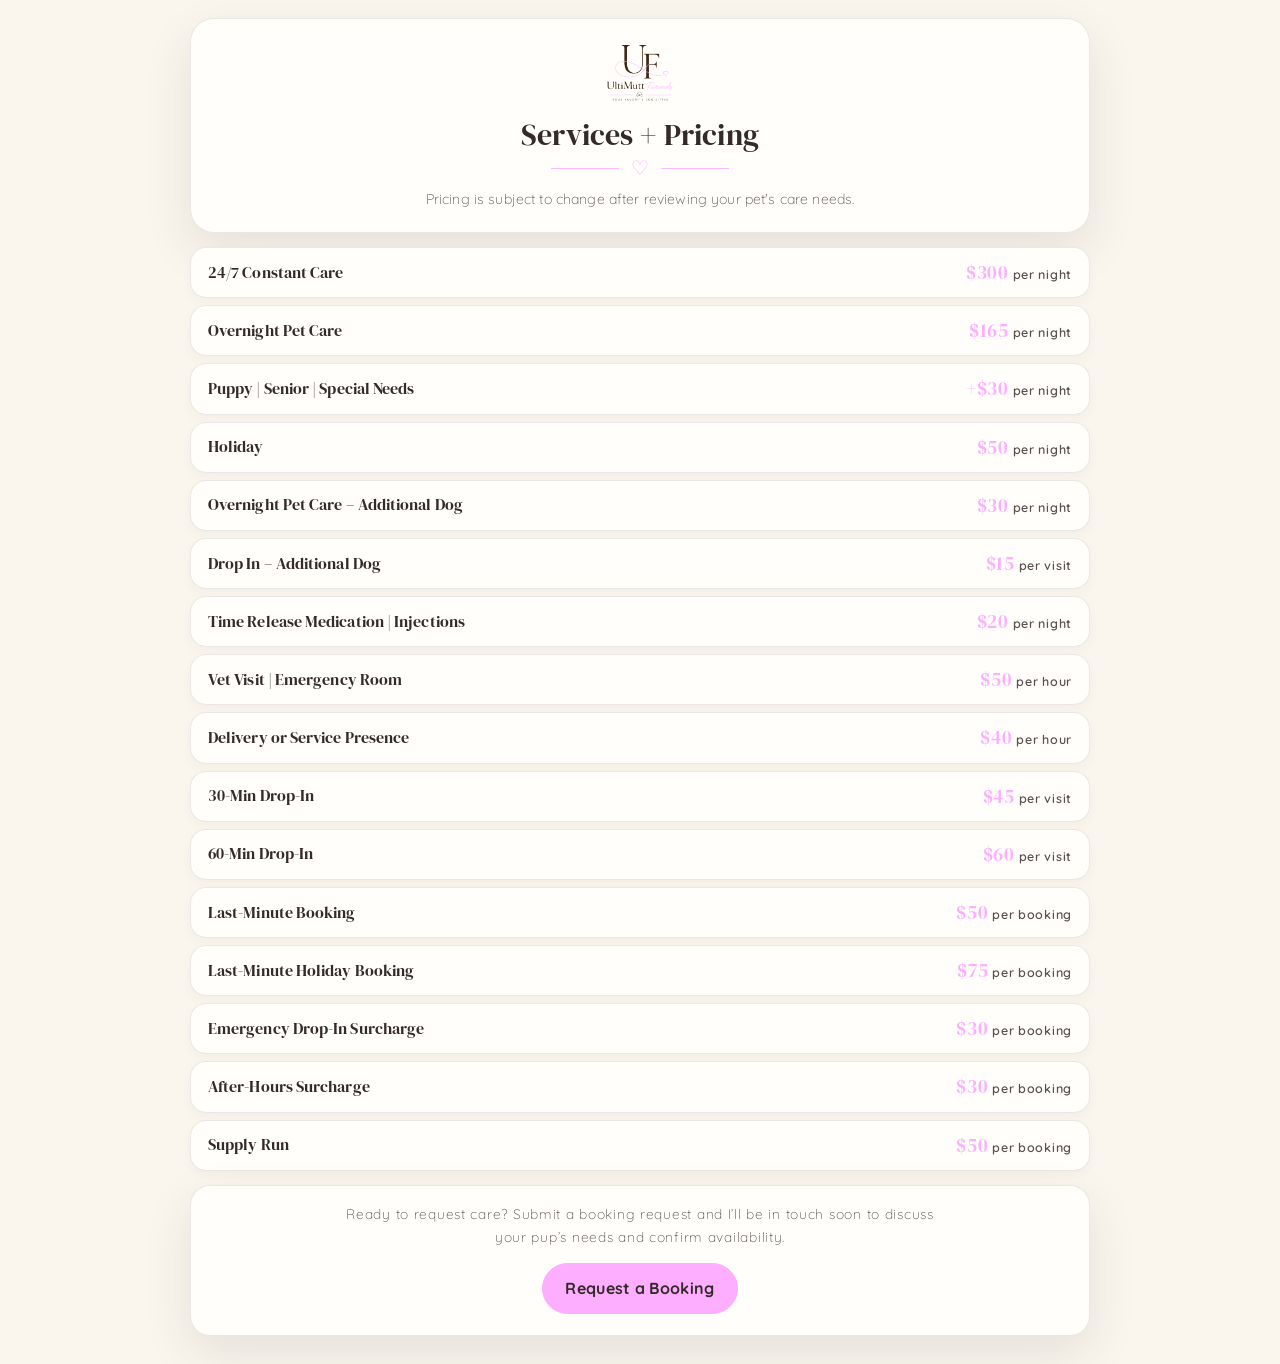
==== service-pricing.html @ 059cb9a9 "Add files via upload" ====
<!DOCTYPE html>
<html lang="en">
<head>
<meta charset="UTF-8" />
<meta name="viewport" content="width=device-width, initial-scale=1.0" />
<title>UltiMutt Furends | Pet Care</title>
<meta name="robots" content="noindex, nofollow" />
<link rel="shortcut icon" href="./favicon.ico?v=43" />
<link rel="icon" href="./favicon.ico?v=43" sizes="any" />
<link rel="icon" type="image/png" href="./favicon.png?v=43" />
<link rel="apple-touch-icon" href="./favicon.png?v=43" />
<link rel="preconnect" href="https://fonts.googleapis.com">
<link rel="preconnect" href="https://fonts.gstatic.com" crossorigin>
<link href="https://fonts.googleapis.com/css2?family=DM+Serif+Display:ital@0;1&family=Quicksand:wght@300;400;500;600;700&display=swap" rel="stylesheet">
<link rel="stylesheet" href="./style.css?v=43" />
<style>
body{background:var(--cream);color:var(--brown);}
.pricing-page{min-height:100vh;padding:18px 0 28px;position:relative;overflow-x:hidden;}
.pricing-wrap{width:min(900px,92vw);margin:0 auto;position:relative;z-index:1;}

.pricing-hero{
  width:100%;
  box-sizing:border-box;
  background:var(--white);
  border:1px solid var(--line);
  border-radius:24px;
  padding:18px 22px 20px;
  box-shadow:var(--shadow);
  margin:0 auto 14px;
  display:flex;
  flex-direction:column;
  align-items:center;
  justify-content:center;
  text-align:center;
}

.pricing-hero img{
  width:112px;
  margin:0 auto 8px;
  display:block;
}

.pricing-hero h1{
  font-family:'DM Serif Display',serif;
  font-size:clamp(1.75rem,2.35vw,2.35rem) !important;
  line-height:1.02;
  margin:0 auto !important;
  padding:0 !important;
  color:var(--brown);
  text-align:center !important;
  width:auto !important;
  max-width:none !important;
  display:inline-block !important;
  white-space:nowrap;
  transform:none !important;
}

.pricing-divider{display:flex;align-items:center;justify-content:center;gap:12px;margin:8px auto 10px;width:100%;}
.pricing-divider span{width:68px;height:1.5px;background:var(--pink);opacity:.85;display:block;}
.pricing-divider b{font-weight:400;color:var(--pink);font-size:1.25rem;line-height:1;}

.pricing-hero p{max-width:600px;margin:0 auto;color:#5a5050;font-size:.88rem;letter-spacing:.01em;text-align:center;}

.pricing-list{background:transparent;border:0;border-radius:0;padding:0;box-shadow:none;}
.price-row{
  display:grid;
  grid-template-columns:1fr auto;
  gap:14px;
  align-items:center;
  padding:9px 17px;
  margin:7px 0;
  background:#fffefb;
  border:1px solid rgba(53,42,42,.10);
  border-radius:16px;
  transition:transform .25s ease,box-shadow .25s ease,border-color .25s ease,background .25s ease;
  box-shadow:0 5px 12px rgba(53,42,42,.035);
}
.price-row:hover{transform:translateY(-3px);border-color:rgba(253,174,255,.9);background:#fff7ff;box-shadow:0 13px 26px rgba(253,174,255,.18);}
.price-row h3{font-family:'DM Serif Display',serif;font-size:clamp(.86rem,1.28vw,1.03rem);line-height:1.08;margin:0;color:var(--brown);}
.price-row p{margin:0;text-align:right;color:#5a5050;white-space:nowrap;font-weight:600;font-size:.78rem;}
.price-row p span{font-family:'DM Serif Display',serif;color:var(--pink);font-size:clamp(.98rem,1.45vw,1.22rem);font-weight:400;}

.pricing-footer{margin-top:14px;background:var(--white);border:1px solid var(--line);border-radius:20px;padding:16px;text-align:center;box-shadow:var(--shadow);}
.pricing-footer p{max-width:620px;margin:0 auto 10px;color:#5a5050;font-size:.86rem;}
.pricing-footer .btn{display:inline-flex;margin:5px;}
.secondary-print{background:transparent;color:var(--brown);border:1px solid var(--brown);}

/* larger floating / moving paw prints */
.pricing-paws{position:fixed;inset:0;pointer-events:none;z-index:0;overflow:hidden;}
.pricing-paw{position:absolute;color:rgba(253,174,255,.34);font-size:2.9rem;animation:walkPaw 8s linear infinite;opacity:0;}
.pricing-paw:nth-child(1){left:3%;top:9%;animation-delay:0s;}
.pricing-paw:nth-child(2){left:7%;top:25%;animation-delay:1.1s;}
.pricing-paw:nth-child(3){right:7%;top:13%;animation-delay:2.2s;}
.pricing-paw:nth-child(4){right:4%;top:36%;animation-delay:3.2s;}
.pricing-paw:nth-child(5){left:5%;bottom:20%;animation-delay:4.2s;}
.pricing-paw:nth-child(6){right:8%;bottom:18%;animation-delay:5.3s;}
@keyframes walkPaw{0%{transform:translateY(24px) rotate(-18deg) scale(.75);opacity:0;}18%{opacity:.55;}50%{transform:translateY(-20px) rotate(10deg) scale(1);opacity:.35;}85%{opacity:.18;}100%{transform:translateY(-78px) rotate(22deg) scale(.8);opacity:0;}}

@media(max-width:680px){
  .pricing-wrap{width:min(94vw,900px);}
  .pricing-hero h1{white-space:normal;font-size:clamp(1.65rem,6.5vw,2.15rem) !important;}
  .price-row{grid-template-columns:1fr;text-align:center;padding:11px 14px;}
  .price-row p{text-align:center;}
  .pricing-paw{font-size:2rem;}
}
@media print{.pricing-paws,.pricing-footer .btn{display:none;}.pricing-page{padding:0;}.pricing-hero,.price-row,.pricing-footer{box-shadow:none;}}
</style>
<style>
/* v44 hero badge tweak */
.hero-badge,
.hero-image .hero-badge,
.hero-card .hero-badge,
.image-badge,
.best-furend-badge{
  width:280px !important;
  max-width:280px !important;
  right:8px !important;
  bottom:8px !important;
  padding:10px 20px !important;
}
.hero-badge *,
.hero-image .hero-badge *,
.hero-card .hero-badge *,
.image-badge *,
.best-furend-badge *{
  font-size:0.88em !important;
}
</style></head>
<body>
<main class="pricing-page">
<div class="pricing-paws"><span class="pricing-paw">🐾</span><span class="pricing-paw">🐾</span><span class="pricing-paw">🐾</span><span class="pricing-paw">🐾</span><span class="pricing-paw">🐾</span><span class="pricing-paw">🐾</span></div>
<div class="pricing-wrap">
<section class="pricing-hero">
<img src="./logo.png" alt="UltiMutt Furends logo">
<h1>Services + Pricing</h1>
<div class="pricing-divider"><span></span><b>♡</b><span></span></div>
<p>Pricing is subject to change after reviewing your pet's care needs.</p>
</section>
<section class="pricing-list" aria-label="Service pricing list">
<article class="price-row"><h3>24/7 Constant Care</h3><p><span>$300</span> per night</p></article>
<article class="price-row"><h3>Overnight Pet Care</h3><p><span>$165</span> per night</p></article>
<article class="price-row"><h3>Puppy | Senior | Special Needs</h3><p><span>+$30</span> per night</p></article>
<article class="price-row"><h3>Holiday</h3><p><span>$50</span> per night</p></article>
<article class="price-row"><h3>Overnight Pet Care – Additional Dog</h3><p><span>$30</span> per night</p></article>
<article class="price-row"><h3>Drop In – Additional Dog</h3><p><span>$15</span> per visit</p></article>
<article class="price-row"><h3>Time Release Medication | Injections</h3><p><span>$20</span> per night</p></article>
<article class="price-row"><h3>Vet Visit | Emergency Room</h3><p><span>$50</span> per hour</p></article>
<article class="price-row"><h3>Delivery or Service Presence</h3><p><span>$40</span> per hour</p></article>
<article class="price-row"><h3>30-Min Drop-In</h3><p><span>$45</span> per visit</p></article>
<article class="price-row"><h3>60-Min Drop-In</h3><p><span>$60</span> per visit</p></article>
<article class="price-row"><h3>Last-Minute Booking</h3><p><span>$50</span> per booking</p></article>
<article class="price-row"><h3>Last-Minute Holiday Booking</h3><p><span>$75</span> per booking</p></article>
<article class="price-row"><h3>Emergency Drop-In Surcharge</h3><p><span>$30</span> per booking</p></article>
<article class="price-row"><h3>After-Hours Surcharge</h3><p><span>$30</span> per booking</p></article>
<article class="price-row"><h3>Supply Run</h3><p><span>$50</span> per booking</p></article>
</section>
<section class="pricing-footer">
<p>Ready to request care? Submit a booking request and I’ll be in touch soon to discuss your pup’s needs and confirm availability.</p>
<a class="btn primary" href="./index.html#booking">Request a Booking</a>

</section>
</div>
</main>
</body>
</html>

<!-- V38: PDF button removed -->
---- style.css ----
:root{
  --cream:#FAF6EE;
  --cream2:#FCFBF4;
  --pink:#FDAEFF;
  --pink2:#EF79ED;
  --brown:#352A2A;
  --muted:#8b7c7c;
  --white:#fffefb;
  --line:rgba(53,42,42,.10);
  --shadow:0 18px 48px rgba(53,42,42,.10);
}
*{box-sizing:border-box}
html{scroll-behavior:smooth}
body{
  margin:0;background:var(--cream);color:var(--brown);
  font-family:'Quicksand',system-ui,sans-serif;
  font-weight:300;letter-spacing:.045em;line-height:1.68;overflow-x:hidden;
}
img{max-width:100%;display:block}
.site-header{
  position:sticky;top:0;z-index:1000;min-height:104px;
  display:flex;align-items:center;justify-content:space-between;
  padding:10px clamp(22px,5vw,78px);
  background:rgba(250,246,238,.94);backdrop-filter:blur(14px);
  border-bottom:1px solid var(--line);
}
.brand img{width:130px;background:transparent!important}
.nav{display:flex;align-items:center;gap:24px}
.nav a{
  color:var(--brown);text-decoration:none;
  font-size:.82rem;font-weight:600;text-transform:uppercase;letter-spacing:.08em;
}
.nav-cta{
  background:var(--pink);border-radius:999px;
  padding:11px 18px;text-transform:none!important;font-weight:700!important;letter-spacing:.02em!important;
}
.nav-toggle{display:none;background:transparent;border:0;font-size:1.7rem;color:var(--brown)}
.paw-field{
  position:absolute;inset:0;z-index:0;pointer-events:none;overflow:hidden;
}
.paw-field span{
  position:absolute;font-size:.92rem;opacity:0;
  animation:walkingFade 8.5s ease-in-out infinite;
  filter:saturate(.8);
}
.paw-field span:nth-child(1){left:3%;top:12%;animation-delay:.1s;transform:rotate(-16deg)}
.paw-field span:nth-child(2){left:5%;top:18%;animation-delay:.9s;transform:rotate(14deg)}
.paw-field span:nth-child(3){left:2%;top:31%;animation-delay:1.7s;transform:rotate(-9deg)}
.paw-field span:nth-child(4){left:6%;top:39%;animation-delay:2.5s;transform:rotate(18deg)}
.paw-field span:nth-child(5){left:3%;top:58%;animation-delay:3.3s;transform:rotate(-14deg)}
.paw-field span:nth-child(6){left:7%;top:72%;animation-delay:4.1s;transform:rotate(10deg)}
.paw-field span:nth-child(7){left:4%;top:88%;animation-delay:4.9s;transform:rotate(-18deg)}
.paw-field span:nth-child(8){right:4%;top:10%;animation-delay:.5s;transform:rotate(15deg)}
.paw-field span:nth-child(9){right:2%;top:23%;animation-delay:1.3s;transform:rotate(-12deg)}
.paw-field span:nth-child(10){right:6%;top:36%;animation-delay:2.1s;transform:rotate(17deg)}
.paw-field span:nth-child(11){right:3%;top:49%;animation-delay:2.9s;transform:rotate(-10deg)}
.paw-field span:nth-child(12){right:7%;top:61%;animation-delay:3.7s;transform:rotate(12deg)}
.paw-field span:nth-child(13){right:2%;top:76%;animation-delay:4.5s;transform:rotate(-15deg)}
.paw-field span:nth-child(14){right:5%;top:91%;animation-delay:5.3s;transform:rotate(18deg)}
.paw-field span:nth-child(15){left:12%;top:48%;animation-delay:6.1s;transform:rotate(9deg)}
.paw-field span:nth-child(16){right:13%;top:68%;animation-delay:6.9s;transform:rotate(-9deg)}
.paw-field span:nth-child(17){left:14%;top:82%;animation-delay:7.7s;transform:rotate(14deg)}
.paw-field span:nth-child(18){right:15%;top:18%;animation-delay:8.5s;transform:rotate(-14deg)}
@keyframes walkingFade{
  0%{opacity:0;translate:0 18px;scale:.85}
  16%{opacity:.18}
  38%{opacity:.18}
  64%{opacity:0;translate:0 -22px;scale:1}
  100%{opacity:0;translate:0 -22px;scale:1}
}
main,header,footer{position:relative;z-index:1}
.hero{
  display:grid;grid-template-columns:1fr .72fr;gap:52px;align-items:center;
  padding:clamp(46px,7vw,82px) clamp(24px,7vw,112px) clamp(44px,7vw,78px);
}
.eyebrow{
  margin:0 0 12px;color:var(--pink2);font-weight:700;font-size:.76rem;
  text-transform:uppercase;letter-spacing:.24em;
}
h1,h2,h3{
  font-family:'DM Serif Display',serif;
  font-weight:400;letter-spacing:.005em;line-height:.96;color:var(--brown);margin:0 0 18px;
}
h1{font-size:clamp(3.9rem,7.5vw,6.8rem);max-width:700px}
h2{font-size:clamp(2.35rem,4.6vw,4.05rem)}
h3{font-size:clamp(1.45rem,2.4vw,2rem)}
.hero-subtitle{max-width:580px;font-size:1.06rem;color:#5f5353}
.mini-divider{display:flex;align-items:center;gap:14px;margin:10px 0 18px;width:min(350px,80%)}
.mini-divider span{height:2px;background:var(--pink);flex:1}.mini-divider b{font-size:1.6rem;color:var(--pink2);font-weight:300}
.hero-buttons{display:flex;gap:13px;flex-wrap:wrap;margin-top:24px}
.btn{
  display:inline-flex;align-items:center;justify-content:center;min-height:44px;
  padding:11px 22px;border-radius:999px;border:1.4px solid var(--brown);
  color:var(--brown);text-decoration:none;font-weight:700;letter-spacing:.02em;cursor:pointer;opacity:1;
}
.btn.primary{background:var(--pink);border-color:var(--pink)}
.btn.secondary{background:transparent}
.hero-visual{
  background:rgba(255,254,251,.60);border:1px solid var(--line);
  border-radius:32px;padding:24px;box-shadow:var(--shadow)
}
.hero-visual img{background:transparent!important}
.soft-marquee{
  overflow:hidden;background:linear-gradient(90deg,#fff7fb,#fde8ff,#fff7fb);
  padding:12px 0;border-top:1px solid var(--line);border-bottom:1px solid var(--line)
}
.soft-marquee-track{display:flex;gap:40px;white-space:nowrap;animation:marquee 36s linear infinite;font-weight:500;color:#5a4c4c;font-size:.88rem}
.soft-marquee-track span:after{content:"♡";color:var(--pink2);margin-left:36px}
@keyframes marquee{to{transform:translateX(-50%)}}
.section{padding:clamp(50px,7vw,82px) clamp(24px,7vw,112px)}
.section-heading{text-align:center;max-width:760px;margin:0 auto 34px}
.section-heading p,.copy-block p,.area-inner p,.booking-intro p,.service-card p,.memorial-card p{color:#5a5050}
.services{background:var(--cream2)}
.service-grid{display:grid;grid-template-columns:repeat(4,1fr);gap:18px}
.service-card{
  appearance:none;text-align:left;background:var(--white);border:1px solid var(--line);
  border-radius:24px;padding:24px;box-shadow:0 12px 32px rgba(53,42,42,.06);
  cursor:pointer;color:var(--brown);transition:transform .25s ease,box-shadow .25s ease,border-color .25s ease;
  font-family:'Quicksand',system-ui,sans-serif;font-weight:300;letter-spacing:.045em;
}
.service-card:hover,.service-card.active{
  transform:translateY(-7px);box-shadow:0 20px 46px rgba(253,174,255,.22);border-color:rgba(253,174,255,.8)
}
.service-icon{
  width:56px;height:56px;min-width:56px;min-height:56px;border-radius:50%;background:rgba(253,174,255,.55);
  display:grid;place-items:center;font-size:1.8rem;line-height:1;margin-bottom:14px;font-family:serif
}
.service-card h3{font-size:1.82rem}.service-card small{font-weight:700;color:var(--pink2)}
.service-card p{font-family:'Quicksand',system-ui,sans-serif!important;font-weight:300!important;letter-spacing:.045em}
.service-detail{
  max-width:850px;margin:22px auto 0;background:var(--white);
  border:1px solid var(--line);border-radius:24px;padding:24px 28px;box-shadow:0 10px 26px rgba(53,42,42,.05);
  transition:opacity .22s ease;
}
.two-col{display:grid;grid-template-columns:.82fr 1.18fr;gap:48px;align-items:center}
.image-card{border-radius:30px;background:var(--white);padding:12px;box-shadow:var(--shadow)}
.image-card img{width:100%;aspect-ratio:4/4.35;object-fit:cover;object-position:center;border-radius:22px}
.copy-block{background:rgba(255,254,251,.68);border:1px solid var(--line);border-radius:30px;padding:clamp(26px,4vw,42px)}
.polaroid-grid{display:grid;grid-template-columns:repeat(5,1fr);gap:20px;align-items:start}
.polaroid{
  margin:0;background:var(--white);padding:11px 11px 18px;border-radius:13px;
  box-shadow:0 12px 32px rgba(53,42,42,.10);border:1px solid rgba(53,42,42,.08);
  transition:transform .25s ease,box-shadow .25s ease;position:relative;will-change:transform;
}
.polaroid:nth-child(5n+1){transform:rotate(-3deg)}
.polaroid:nth-child(5n+2){transform:rotate(2.4deg) translateY(8px)}
.polaroid:nth-child(5n+3){transform:rotate(-1.6deg) translateY(-5px)}
.polaroid:nth-child(5n+4){transform:rotate(3.2deg) translateY(6px)}
.polaroid:nth-child(5n){transform:rotate(-2.2deg) translateY(-2px)}
.polaroid:hover{
  transform:translateY(-12px) rotate(0deg) scale(1.045)!important;
  box-shadow:0 24px 58px rgba(53,42,42,.18);z-index:4
}
.polaroid:hover img{transform:scale(1.05)}
.polaroid:before{
  content:"";position:absolute;top:-11px;left:50%;width:54px;height:22px;transform:translateX(-50%) rotate(-2deg);
  background:rgba(253,174,255,.38);border-radius:2px;z-index:2;
}
.polaroid img{width:100%;aspect-ratio:1/1;object-fit:cover;object-position:center;border-radius:8px;transition:transform .32s ease}
.polaroid figcaption{
  text-align:center;font-family:'Sacramento',cursive;font-size:1.9rem;letter-spacing:0;color:var(--brown);line-height:1.1;margin-top:8px
}
.testimonials{background:var(--cream2)}
.testimonial-shell{max-width:880px;margin:auto;position:relative}
.testimonial-card{
  opacity:0;visibility:hidden;position:absolute;inset:0;
  background:var(--white);border:1px solid var(--line);border-radius:28px;
  padding:34px 54px;text-align:center;box-shadow:var(--shadow);
  transition:opacity .75s ease,visibility .75s ease;min-height:230px;
}
.testimonial-card.active{opacity:1;visibility:visible;position:relative}
.testimonial-card p{font-size:1.08rem}.testimonial-card strong{display:block;margin-top:16px;font-weight:700;color:var(--brown)}
.slide-btn{
  position:absolute;top:50%;transform:translateY(-50%);width:39px;height:39px;border-radius:50%;
  border:1px solid var(--line);background:var(--pink);font-size:1.65rem;cursor:pointer;color:var(--brown);z-index:3
}
.prev{left:-19px}.next{right:-19px}
.service-area-compact{padding:30px clamp(24px,7vw,112px);background:linear-gradient(90deg,#fffaf1,#fff7fb)}
.area-inner{
  max-width:1050px;margin:auto;display:flex;align-items:center;justify-content:space-between;gap:24px;
  background:rgba(255,254,251,.75);border:1px solid var(--line);border-radius:24px;padding:24px 28px
}
.area-inner h2{font-size:2.6rem}.area-inner p{max-width:700px;margin:0}
.faq-list{max-width:900px;margin:auto}
details{background:var(--white);border:1px solid var(--line);border-radius:18px;margin-bottom:12px;padding:17px 21px}
summary{cursor:pointer;font-weight:700;letter-spacing:.03em}
.memorials{background:var(--cream2)}
.memorial-grid{max-width:1040px;margin:auto;display:grid;gap:22px}
.memorial-card{
  display:grid;grid-template-columns:250px 1fr;gap:26px;align-items:center;
  background:var(--white);border:1px solid var(--line);border-radius:28px;padding:18px;box-shadow:0 12px 32px rgba(53,42,42,.06)
}
.memorial-card img{width:100%;aspect-ratio:1/1;object-fit:cover;border-radius:20px}
.booking-strip{padding:56px clamp(24px,7vw,112px) 72px}
.booking-card{
  max-width:960px;margin:auto;display:grid;grid-template-columns:.7fr 1.3fr;gap:30px;
  background:rgba(255,254,251,.82);border:1px solid var(--line);border-radius:28px;padding:30px;box-shadow:var(--shadow)
}
.booking-card h2{font-size:clamp(2.35rem,4vw,3.6rem)}
.form-row{display:grid;grid-template-columns:1fr 1fr;gap:12px}
.booking-form label{display:block;font-size:.82rem;font-weight:600;margin-bottom:9px;letter-spacing:.03em}
input,select,textarea{
  width:100%;margin-top:5px;border:1px solid rgba(53,42,42,.16);border-radius:12px;
  padding:10px 12px;background:var(--cream2);font:inherit;font-size:.9rem;color:var(--brown)
}
textarea{resize:vertical}.form-note{font-size:.76rem;color:var(--muted)}
footer{background:var(--cream);border-top:1px solid var(--line);text-align:center;padding:34px 20px}
footer img{width:142px;margin:0 auto 10px;background:transparent!important}footer p{font-size:.88rem;color:#6b5c5c}
.reveal{opacity:0;transform:translateY(18px);transition:.65s ease}.reveal.visible{opacity:1;transform:none}
@media(max-width:1050px){
  .hero,.two-col,.booking-card{grid-template-columns:1fr}
  .service-grid{grid-template-columns:repeat(2,1fr)}
  .polaroid-grid{grid-template-columns:repeat(3,1fr)}
  .memorial-card{grid-template-columns:1fr}
}
@media(max-width:720px){
  .site-header{height:auto}.brand img{width:108px}.nav-toggle{display:block}
  .nav{display:none;position:absolute;top:82px;left:0;right:0;background:var(--cream);padding:20px;flex-direction:column;border-bottom:1px solid var(--line)}
  .nav.open{display:flex}
  h1{font-size:3.45rem}
  .service-grid,.polaroid-grid,.form-row{grid-template-columns:1fr}
  .area-inner{flex-direction:column;align-items:flex-start}
  .slide-btn{display:none}
  .testimonial-card{padding:28px 24px}
}


/* ULTIMUTT V8 verification styles */
.version-marker{
  margin-top:6px;
  font-size:.72rem;
  color:#9b8585;
  letter-spacing:.08em;
  text-transform:uppercase;
}
.brand img,
footer img,
.hero-visual img{
  background:transparent !important;
}


/* ULTIMUTT V9 updates */
.hero-photos{
  position:relative;
  min-height:390px;
  background:transparent;
  border:0;
  box-shadow:none;
  padding:0;
}
.hero-photo{
  position:absolute;
  object-fit:cover;
  border:12px solid var(--white);
  box-shadow:var(--shadow);
}
.hero-photo-one{
  width:74%;
  aspect-ratio:1.55/1;
  right:0;
  top:0;
  border-radius:32px;
  transform:rotate(1.6deg);
}
.hero-photo-two{
  width:58%;
  aspect-ratio:1.55/1;
  left:0;
  bottom:0;
  border-radius:28px;
  transform:rotate(-2.2deg);
}
.service-icon{
  display:none !important;
}
.service-card{
  padding-top:30px;
}
.service-detail{
  display:none !important;
}
.polaroid:nth-child(6n+1){transform:rotate(-4deg) translateY(2px)}
.polaroid:nth-child(6n+2){transform:rotate(3deg) translateY(12px)}
.polaroid:nth-child(6n+3){transform:rotate(-2.2deg) translateY(-6px)}
.polaroid:nth-child(6n+4){transform:rotate(4deg) translateY(8px)}
.polaroid:nth-child(6n+5){transform:rotate(-3deg) translateY(-2px)}
.polaroid:nth-child(6n){transform:rotate(2.2deg) translateY(6px)}
@media(max-width:1050px){
  .hero-photos{min-height:430px}
}
@media(max-width:720px){
  .hero-photos{min-height:330px}
  .hero-photo-one{width:82%}
  .hero-photo-two{width:68%}
}


/* ULTIMUTT V10 requested updates */
.hero-banner{
  background:transparent;
  border:0;
  box-shadow:none;
  padding:0;
  min-height:0;
}
.hero-banner img{
  width:100%;
  aspect-ratio:1.45/1;
  object-fit:cover;
  object-position:center;
  border-radius:34px;
  border:12px solid var(--white);
  box-shadow:var(--shadow);
}
.soft-marquee-track span{
  text-transform:uppercase;
  letter-spacing:.16em;
}
.heading-paw,
.outline-heart{
  color:var(--pink2);
  font-family:'DM Serif Display',serif;
  font-weight:400;
}
.heading-paw{
  font-size:.72em;
  -webkit-text-stroke:1px var(--pink2);
  color:transparent;
}
.outline-heart{
  font-size:.78em;
  -webkit-text-stroke:1px var(--pink2);
  color:transparent;
  vertical-align:.04em;
}
.image-card-tagged{
  position:relative;
  overflow:visible;
}
.image-tag{
  position:absolute;
  left:50%;
  bottom:28px;
  transform:translateX(-50%) rotate(-4deg);
  background:var(--pink);
  color:var(--brown);
  padding:15px 34px;
  border-radius:999px;
  font-family:'Sacramento',cursive;
  font-size:clamp(1.9rem,3vw,3.1rem);
  line-height:1;
  white-space:nowrap;
  box-shadow:0 18px 38px rgba(53,42,42,.14);
}
.paw-field span{
  font-size:1.28rem;
}
.hero .paw-field span,
.hero ~ .paw-field span{
  font-size:1.35rem;
}
@media(max-width:720px){
  .hero-banner img{aspect-ratio:1.05/1}
  .image-tag{
    bottom:20px;
    font-size:1.85rem;
    padding:12px 24px;
  }
}


/* V11 refinements */
.image-tag{
  bottom:18px !important;
  font-size:1.4rem !important;
  padding:10px 22px !important;
}
.image-card-tagged{
  max-width:420px;
}
.heading-paw{
  color:#f08bd8 !important;
  -webkit-text-stroke:0 !important;
}
.forever-furend img,
.memorial img{
  object-position:center top !important;
}


/* ULTIMUTT V12 layout updates */
h1{
  font-size:clamp(3.15rem,6.2vw,5.55rem) !important;
  max-width:620px !important;
}
.hero-banner{
  position:relative;
}
.hero-badge{
  position:absolute;
  right:18px;
  top:18px;
  background:var(--pink);
  color:var(--brown);
  padding:9px 18px;
  border-radius:999px;
  font-family:'Sacramento',cursive;
  font-size:clamp(1.35rem,2vw,2rem);
  line-height:1;
  box-shadow:0 12px 28px rgba(53,42,42,.13);
  transform:rotate(-4deg);
  white-space:nowrap;
}
.image-tag{
  display:none !important;
}
.about-photo-stack{
  display:grid;
  gap:18px;
}
.about-horizontal-card{
  background:var(--white);
  border:1px solid var(--line);
  border-radius:26px;
  padding:10px;
  box-shadow:var(--shadow);
  transform:rotate(-1.2deg);
}
.about-horizontal-card:nth-child(2){
  transform:rotate(1.4deg);
}
.about-horizontal-card img{
  width:100%;
  aspect-ratio:1.85/1;
  object-fit:cover;
  object-position:center;
  border-radius:18px;
}
.outline-heart{
  display:none !important;
}
@media(max-width:720px){
  .hero-badge{
    right:12px;
    top:12px;
    font-size:1.25rem;
    padding:8px 14px;
  }
  .about-horizontal-card img{
    aspect-ratio:1.45/1;
  }
}


/* V13 badge reposition */
.hero-badge{
  top:auto !important;
  bottom:16px !important;
  right:16px !important;
  font-size:clamp(1rem,1.3vw,1.45rem) !important;
  padding:7px 14px !important;
  transform:rotate(-3deg) !important;
}


/* V14 smaller hero sticker */
.hero-badge{
    bottom:12px !important;
    right:12px !important;
    font-size:0.9rem !important;
    padding:6px 12px !important;
    max-width:240px !important;
    border-radius:999px !important;
}


/* V15 Lilly photo fixes */
.memorial-card img{
  object-position:center top !important;
}
.about-horizontal-card img{
  object-position:center center !important;
}

/* V39 final cleanup */
.version-marker{display:none!important;}
.hero-badge,
.hero-image .hero-badge,
.hero-card .hero-badge,
.image-badge,
.best-furend-badge{
  font-size:clamp(1.15rem,2.1vw,1.85rem)!important;
  padding:12px 28px!important;
  min-width: 330px!important;
  transform:rotate(-7deg)!important;
  bottom:18px!important;
  right:18px!important;
  line-height:1!important;
  z-index:5!important;
}
@media(max-width:700px){
  .hero-badge,
  .hero-image .hero-badge,
  .hero-card .hero-badge,
  .image-badge,
  .best-furend-badge{
    font-size:1rem!important;
    padding:10px 20px!important;
    min-width:210px!important;
    transform:rotate(-6deg)!important;
  }
}


/* V43 final: logo pink + centered hero badge */
.hero-badge,
.hero-image .hero-badge,
.hero-card .hero-badge,
.image-badge,
.best-furend-badge{
  background:#fdaeff!important;
  width:340px!important;
  max-width:340px!important;
  min-width:0!important;
  padding:12px 24px!important;
  box-sizing:border-box!important;
  display:flex!important;
  align-items:center!important;
  justify-content:center!important;
  text-align:center!important;
  white-space:nowrap!important;
  overflow:hidden!important;
  line-height:1!important;
  transform:rotate(-7deg)!important;
  bottom:18px!important;
  right:18px!important;
}
.hero-badge *,
.hero-image .hero-badge *,
.hero-card .hero-badge *,
.image-badge *,
.best-furend-badge *{
  text-align:center!important;
  margin:0!important;
  line-height:1!important;
}
@media(max-width:700px){
  .hero-badge,
  .hero-image .hero-badge,
  .hero-card .hero-badge,
  .image-badge,
  .best-furend-badge{
    width:295px!important;
    max-width:295px!important;
    padding:10px 18px!important;
    transform:rotate(-6deg)!important;
  }
}


/* v44 hero badge tweak */
.hero-badge,
.hero-image .hero-badge,
.hero-card .hero-badge,
.image-badge,
.best-furend-badge{
  width:280px !important;
  max-width:280px !important;
  right:8px !important;
  bottom:8px !important;
  padding:10px 20px !important;
}
.hero-badge *,
.hero-image .hero-badge *,
.hero-card .hero-badge *,
.image-badge *,
.best-furend-badge *{
  font-size:0.88em !important;
}
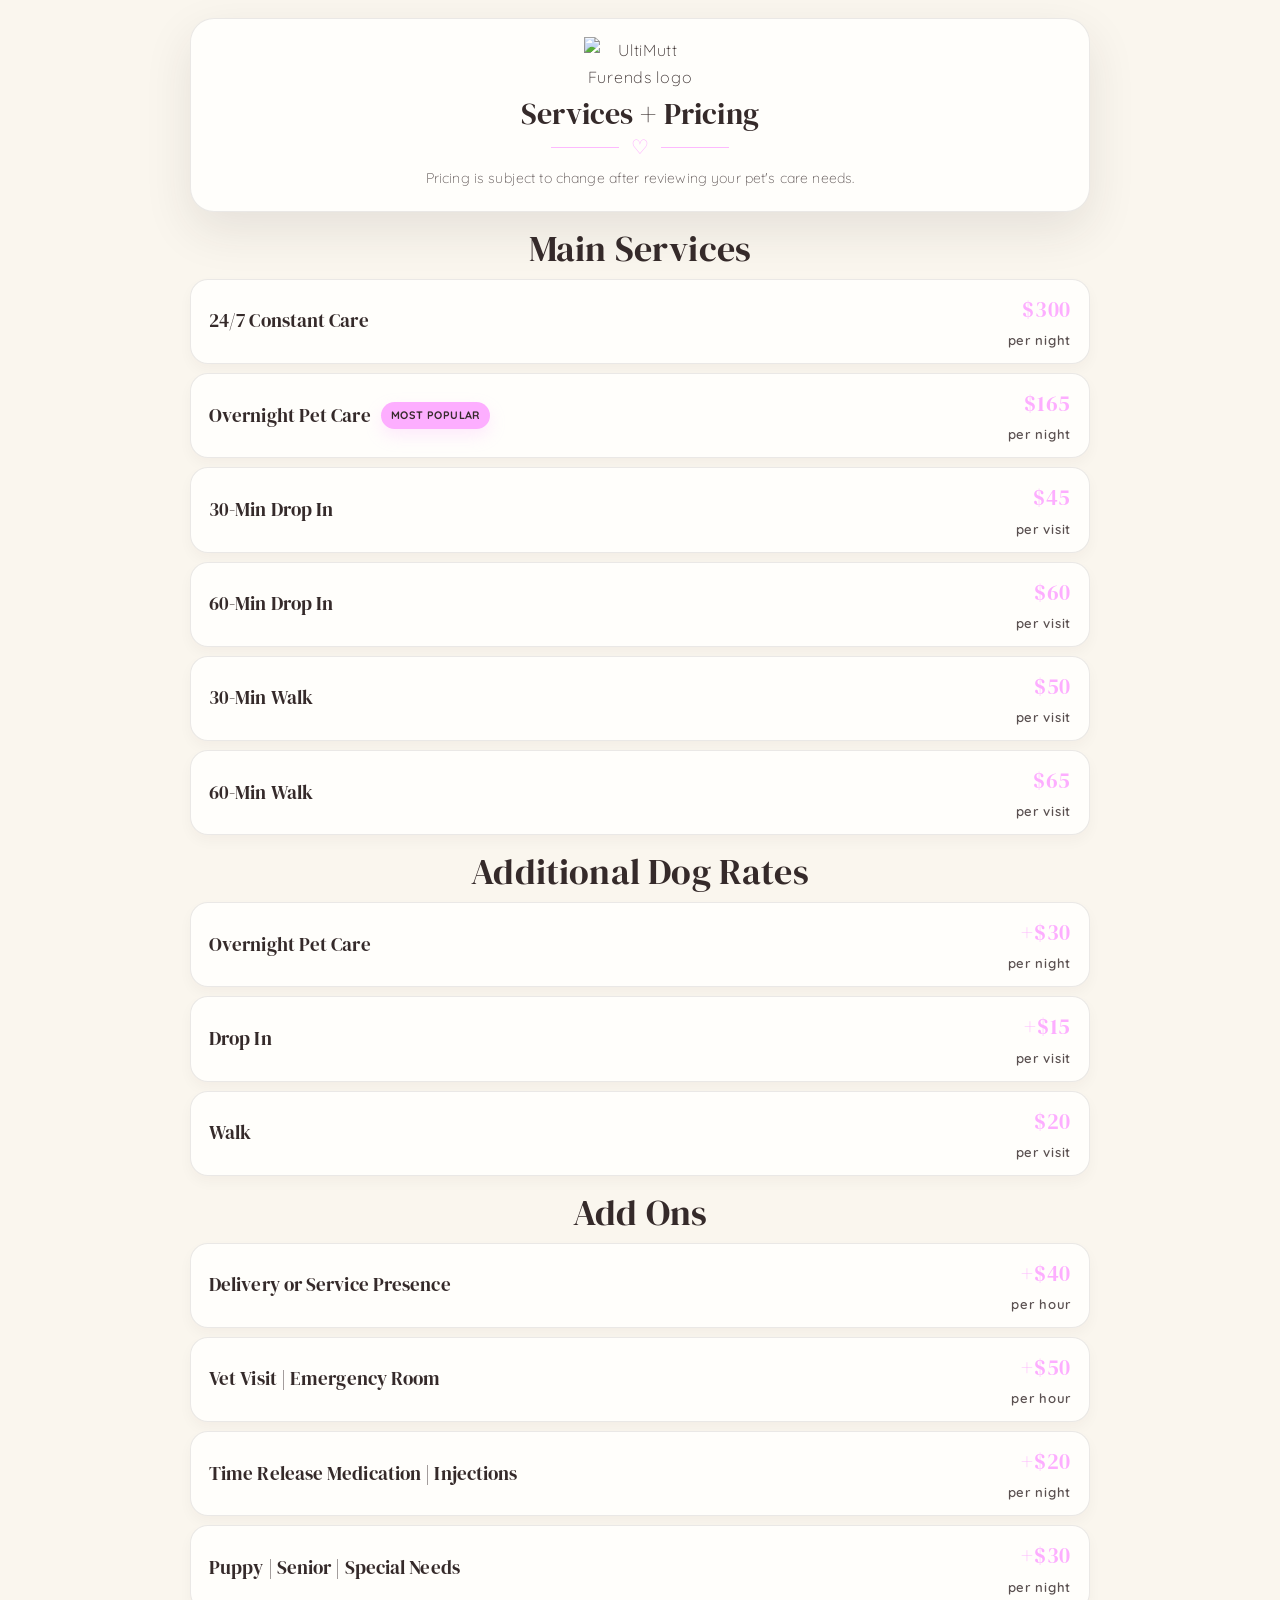
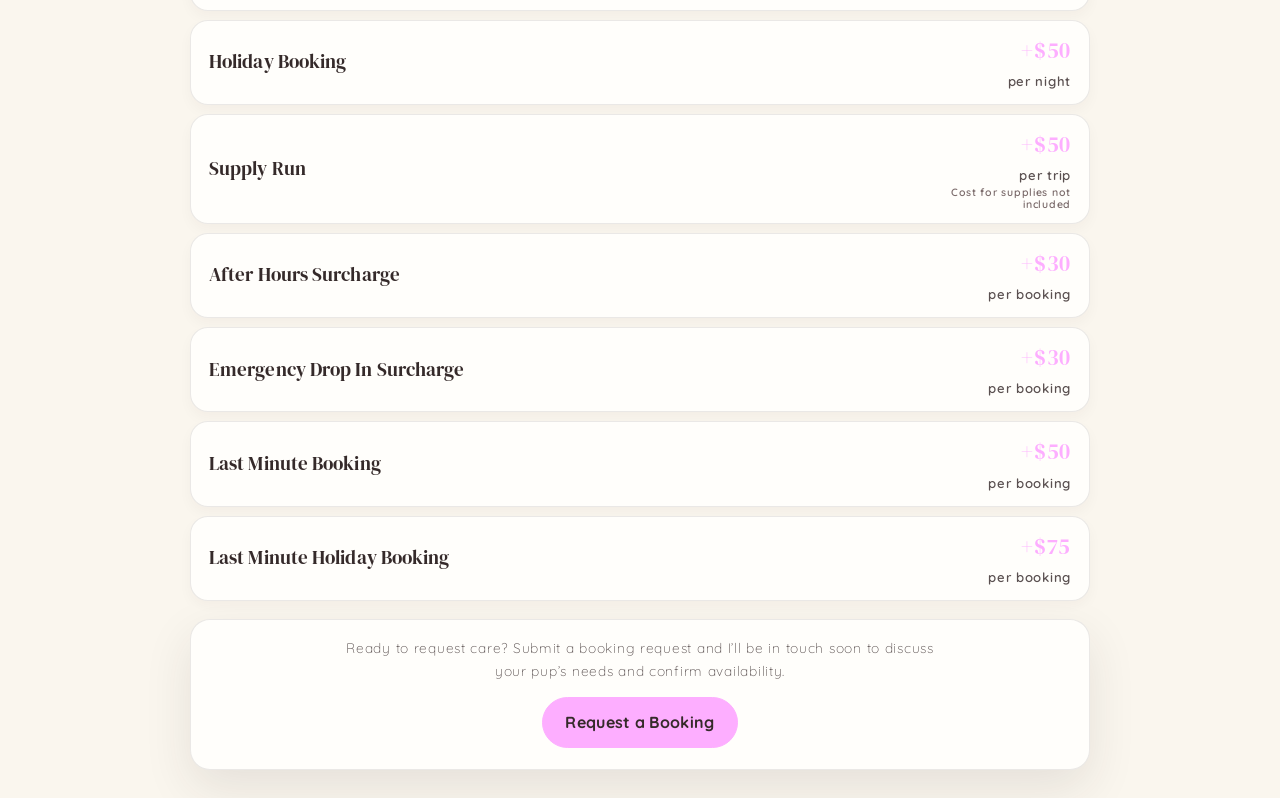
==== commit 08ce81ae: "Add files via upload" ====
--- a/service-pricing.html
+++ b/service-pricing.html
@@ -5,106 +5,15 @@
 <meta name="viewport" content="width=device-width, initial-scale=1.0" />
 <title>UltiMutt Furends | Pet Care</title>
 <meta name="robots" content="noindex, nofollow" />
-<link rel="shortcut icon" href="./favicon.ico?v=43" />
-<link rel="icon" href="./favicon.ico?v=43" sizes="any" />
-<link rel="icon" type="image/png" href="./favicon.png?v=43" />
-<link rel="apple-touch-icon" href="./favicon.png?v=43" />
+<link rel="shortcut icon" href="./favicon.ico?v=66" />
+<link rel="icon" href="./favicon.ico?v=66" sizes="any" />
+<link rel="icon" type="image/png" href="./favicon.png?v=66" />
+<link rel="apple-touch-icon" href="./favicon.png?v=66" />
 <link rel="preconnect" href="https://fonts.googleapis.com">
 <link rel="preconnect" href="https://fonts.gstatic.com" crossorigin>
 <link href="https://fonts.googleapis.com/css2?family=DM+Serif+Display:ital@0;1&family=Quicksand:wght@300;400;500;600;700&display=swap" rel="stylesheet">
-<link rel="stylesheet" href="./style.css?v=43" />
-<style>
-body{background:var(--cream);color:var(--brown);}
-.pricing-page{min-height:100vh;padding:18px 0 28px;position:relative;overflow-x:hidden;}
-.pricing-wrap{width:min(900px,92vw);margin:0 auto;position:relative;z-index:1;}
-
-.pricing-hero{
-  width:100%;
-  box-sizing:border-box;
-  background:var(--white);
-  border:1px solid var(--line);
-  border-radius:24px;
-  padding:18px 22px 20px;
-  box-shadow:var(--shadow);
-  margin:0 auto 14px;
-  display:flex;
-  flex-direction:column;
-  align-items:center;
-  justify-content:center;
-  text-align:center;
-}
-
-.pricing-hero img{
-  width:112px;
-  margin:0 auto 8px;
-  display:block;
-}
-
-.pricing-hero h1{
-  font-family:'DM Serif Display',serif;
-  font-size:clamp(1.75rem,2.35vw,2.35rem) !important;
-  line-height:1.02;
-  margin:0 auto !important;
-  padding:0 !important;
-  color:var(--brown);
-  text-align:center !important;
-  width:auto !important;
-  max-width:none !important;
-  display:inline-block !important;
-  white-space:nowrap;
-  transform:none !important;
-}
-
-.pricing-divider{display:flex;align-items:center;justify-content:center;gap:12px;margin:8px auto 10px;width:100%;}
-.pricing-divider span{width:68px;height:1.5px;background:var(--pink);opacity:.85;display:block;}
-.pricing-divider b{font-weight:400;color:var(--pink);font-size:1.25rem;line-height:1;}
-
-.pricing-hero p{max-width:600px;margin:0 auto;color:#5a5050;font-size:.88rem;letter-spacing:.01em;text-align:center;}
-
-.pricing-list{background:transparent;border:0;border-radius:0;padding:0;box-shadow:none;}
-.price-row{
-  display:grid;
-  grid-template-columns:1fr auto;
-  gap:14px;
-  align-items:center;
-  padding:9px 17px;
-  margin:7px 0;
-  background:#fffefb;
-  border:1px solid rgba(53,42,42,.10);
-  border-radius:16px;
-  transition:transform .25s ease,box-shadow .25s ease,border-color .25s ease,background .25s ease;
-  box-shadow:0 5px 12px rgba(53,42,42,.035);
-}
-.price-row:hover{transform:translateY(-3px);border-color:rgba(253,174,255,.9);background:#fff7ff;box-shadow:0 13px 26px rgba(253,174,255,.18);}
-.price-row h3{font-family:'DM Serif Display',serif;font-size:clamp(.86rem,1.28vw,1.03rem);line-height:1.08;margin:0;color:var(--brown);}
-.price-row p{margin:0;text-align:right;color:#5a5050;white-space:nowrap;font-weight:600;font-size:.78rem;}
-.price-row p span{font-family:'DM Serif Display',serif;color:var(--pink);font-size:clamp(.98rem,1.45vw,1.22rem);font-weight:400;}
-
-.pricing-footer{margin-top:14px;background:var(--white);border:1px solid var(--line);border-radius:20px;padding:16px;text-align:center;box-shadow:var(--shadow);}
-.pricing-footer p{max-width:620px;margin:0 auto 10px;color:#5a5050;font-size:.86rem;}
-.pricing-footer .btn{display:inline-flex;margin:5px;}
-.secondary-print{background:transparent;color:var(--brown);border:1px solid var(--brown);}
-
-/* larger floating / moving paw prints */
-.pricing-paws{position:fixed;inset:0;pointer-events:none;z-index:0;overflow:hidden;}
-.pricing-paw{position:absolute;color:rgba(253,174,255,.34);font-size:2.9rem;animation:walkPaw 8s linear infinite;opacity:0;}
-.pricing-paw:nth-child(1){left:3%;top:9%;animation-delay:0s;}
-.pricing-paw:nth-child(2){left:7%;top:25%;animation-delay:1.1s;}
-.pricing-paw:nth-child(3){right:7%;top:13%;animation-delay:2.2s;}
-.pricing-paw:nth-child(4){right:4%;top:36%;animation-delay:3.2s;}
-.pricing-paw:nth-child(5){left:5%;bottom:20%;animation-delay:4.2s;}
-.pricing-paw:nth-child(6){right:8%;bottom:18%;animation-delay:5.3s;}
-@keyframes walkPaw{0%{transform:translateY(24px) rotate(-18deg) scale(.75);opacity:0;}18%{opacity:.55;}50%{transform:translateY(-20px) rotate(10deg) scale(1);opacity:.35;}85%{opacity:.18;}100%{transform:translateY(-78px) rotate(22deg) scale(.8);opacity:0;}}
-
-@media(max-width:680px){
-  .pricing-wrap{width:min(94vw,900px);}
-  .pricing-hero h1{white-space:normal;font-size:clamp(1.65rem,6.5vw,2.15rem) !important;}
-  .price-row{grid-template-columns:1fr;text-align:center;padding:11px 14px;}
-  .price-row p{text-align:center;}
-  .pricing-paw{font-size:2rem;}
-}
-@media print{.pricing-paws,.pricing-footer .btn{display:none;}.pricing-page{padding:0;}.pricing-hero,.price-row,.pricing-footer{box-shadow:none;}}
-</style>
+<link rel="stylesheet" href="./style.css?v=66" />
+
 <style>
 /* v44 hero badge tweak */
 .hero-badge,
@@ -125,7 +34,678 @@
 .best-furend-badge *{
   font-size:0.88em !important;
 }
-</style></head>
+</style><style>
+/* V54 Brittany Signature preview */
+@import url('https://fonts.cdnfonts.com/css/brittany-signature');
+
+.hero-badge,
+.hero-image .hero-badge,
+.hero-card .hero-badge,
+.image-badge,
+.best-furend-badge,
+.hero-badge *,
+.hero-image .hero-badge *,
+.hero-card .hero-badge *,
+.image-badge *,
+.best-furend-badge *{
+  font-family:'Brittany Signature', cursive !important;
+  font-weight:400 !important;
+  letter-spacing:.01em !important;
+  line-height:1 !important;
+}
+
+.polaroid figcaption,
+.polaroid-name,
+.pet-name,
+.gallery-name,
+.photo-name,
+.polaroid-caption,
+.pet-card-name,
+.gallery-card figcaption,
+.pet-gallery figcaption,
+.polaroid-card figcaption{
+  font-family:'Brittany Signature', cursive !important;
+  font-weight:400 !important;
+  letter-spacing:.01em !important;
+}
+</style>
+<style>
+/* V55 hero badge width fix */
+.hero-badge,
+.image-badge,
+.best-furend-badge{
+  min-width: 680px !important;
+  width: auto !important;
+  padding: 22px 60px !important;
+  display:flex !important;
+  align-items:center !important;
+  justify-content:center !important;
+  text-align:center !important;
+  white-space:nowrap !important;
+  overflow:visible !important;
+}
+</style><style>
+/* V57 compact hero badge final fix */
+.hero-banner{
+  overflow:visible !important;
+}
+.hero-badge{
+  position:absolute !important;
+  right:10px !important;
+  bottom:10px !important;
+  top:auto !important;
+  left:auto !important;
+
+  width:max-content !important;
+  min-width:0 !important;
+  max-width:calc(100% - 24px) !important;
+
+  padding:8px 18px !important;
+  border-radius:999px !important;
+  box-sizing:border-box !important;
+
+  display:inline-flex !important;
+  align-items:center !important;
+  justify-content:center !important;
+  text-align:center !important;
+  white-space:nowrap !important;
+  overflow:visible !important;
+
+  font-family:'Brittany Signature', cursive !important;
+  font-size:clamp(1.35rem,1.75vw,1.8rem) !important;
+  line-height:1.05 !important;
+  letter-spacing:.01em !important;
+
+  transform:rotate(-7deg) !important;
+  z-index:10 !important;
+}
+
+.hero-badge *{
+  font-family:'Brittany Signature', cursive !important;
+  font-size:inherit !important;
+  line-height:1.05 !important;
+  margin:0 !important;
+  padding:0 !important;
+  text-align:center !important;
+  white-space:nowrap !important;
+}
+
+@media(max-width:700px){
+  .hero-badge{
+    right:8px !important;
+    bottom:8px !important;
+    padding:7px 14px !important;
+    font-size:1.25rem !important;
+    transform:rotate(-6deg) !important;
+    max-width:calc(100% - 20px) !important;
+  }
+}
+</style>
+<style>
+/* V59 actual pet-name font size fix */
+.polaroid figcaption,
+.polaroid .polaroid-name,
+.polaroid-name,
+.pet-name,
+.gallery-name,
+.photo-name,
+.polaroid-caption,
+.pet-card-name,
+.gallery-card figcaption,
+.pet-gallery figcaption,
+.polaroid-card figcaption,
+.gallery-polaroid figcaption,
+.gallery-item figcaption,
+.polaroid span,
+.polaroid p.name,
+.polaroid .name{
+  font-size: clamp(1.15rem, 1.55vw, 1.55rem) !important;
+  line-height: 1.05 !important;
+}
+
+/* Keep mobile pet names smaller too */
+@media(max-width:700px){
+  .polaroid figcaption,
+  .polaroid .polaroid-name,
+  .polaroid-name,
+  .pet-name,
+  .gallery-name,
+  .photo-name,
+  .polaroid-caption,
+  .pet-card-name,
+  .gallery-card figcaption,
+  .pet-gallery figcaption,
+  .polaroid-card figcaption,
+  .gallery-polaroid figcaption,
+  .gallery-item figcaption,
+  .polaroid span,
+  .polaroid p.name,
+  .polaroid .name{
+    font-size: 1.15rem !important;
+  }
+}
+</style>
+<style>
+/* V61 mobile-only refinements + pricing links */
+.service-card{
+  text-decoration:none !important;
+  display:block;
+}
+
+@media (max-width: 700px){
+  /* 1) Smaller hero badge with less pink padding */
+  .hero-banner{ overflow:visible !important; }
+  .hero-badge{
+    position:absolute !important;
+    right:9px !important;
+    bottom:9px !important;
+    left:auto !important;
+    top:auto !important;
+    width:max-content !important;
+    min-width:0 !important;
+    max-width:72% !important;
+    padding:4px 10px !important;
+    border-radius:999px !important;
+    box-sizing:border-box !important;
+    display:inline-flex !important;
+    align-items:center !important;
+    justify-content:center !important;
+    text-align:center !important;
+    white-space:nowrap !important;
+    overflow:visible !important;
+    font-size:.95rem !important;
+    line-height:1 !important;
+    transform:rotate(-6deg) !important;
+    z-index:10 !important;
+  }
+  .hero-badge *{
+    font-size:inherit !important;
+    line-height:1 !important;
+    margin:0 !important;
+    padding:0 !important;
+    white-space:nowrap !important;
+  }
+
+  /* 2) Pet polaroids: 2 per row on mobile */
+  .polaroid-grid{
+    display:grid !important;
+    grid-template-columns:repeat(2, minmax(0, 1fr)) !important;
+    gap:18px 14px !important;
+    width:92% !important;
+    max-width:520px !important;
+    margin-left:auto !important;
+    margin-right:auto !important;
+    align-items:start !important;
+  }
+  .polaroid-grid .polaroid{
+    width:100% !important;
+    max-width:100% !important;
+    margin:0 auto !important;
+    padding:8px 8px 12px !important;
+    box-sizing:border-box !important;
+    transform:none !important;
+  }
+  .polaroid-grid .polaroid img{
+    width:100% !important;
+    height:auto !important;
+    aspect-ratio:1 / 1.08 !important;
+    object-fit:cover !important;
+    border-radius:10px !important;
+  }
+  .polaroid-grid .polaroid figcaption{
+    font-size:1.05rem !important;
+    line-height:1 !important;
+    margin-top:5px !important;
+  }
+
+  /* 3) Pink testimonial arrows restored on mobile */
+  .testimonial-shell{
+    position:relative !important;
+    padding-left:18px !important;
+    padding-right:18px !important;
+  }
+  .testimonial-shell .slide-btn,
+  .testimonial-shell .testimonial-arrow{
+    display:flex !important;
+    opacity:1 !important;
+    visibility:visible !important;
+    pointer-events:auto !important;
+    position:absolute !important;
+    top:50% !important;
+    transform:translateY(-50%) !important;
+    width:38px !important;
+    height:38px !important;
+    border-radius:999px !important;
+    border:1px solid rgba(253,174,255,.75) !important;
+    background:#fdaeff !important;
+    color:#3a2d2d !important;
+    align-items:center !important;
+    justify-content:center !important;
+    z-index:30 !important;
+    font-size:1.35rem !important;
+    line-height:1 !important;
+    box-shadow:0 10px 26px rgba(58,45,45,.16) !important;
+  }
+  .testimonial-shell .prev{ left:0 !important; }
+  .testimonial-shell .next{ right:0 !important; }
+
+  /* 4) Pricing page mobile: centered narrower containers so paws show */
+  .pricing-wrap{
+    width:100% !important;
+    max-width:100% !important;
+  }
+  .pricing-hero{
+    width:88% !important;
+    max-width:500px !important;
+    margin-left:auto !important;
+    margin-right:auto !important;
+    padding-left:18px !important;
+    padding-right:18px !important;
+    box-sizing:border-box !important;
+  }
+  .pricing-list{
+    width:100% !important;
+    max-width:100% !important;
+    margin-left:auto !important;
+    margin-right:auto !important;
+  }
+  .price-row{
+    width:86% !important;
+    max-width:430px !important;
+    margin-left:auto !important;
+    margin-right:auto !important;
+    padding-left:18px !important;
+    padding-right:18px !important;
+    box-sizing:border-box !important;
+  }
+  .pricing-footer{
+    width:88% !important;
+    max-width:500px !important;
+    margin-left:auto !important;
+    margin-right:auto !important;
+    box-sizing:border-box !important;
+  }
+}
+</style>
+<style>
+/* V62 mobile final fixes */
+@media (max-width: 700px){
+  .testimonial-card{ transition: opacity .95s ease, visibility .95s ease !important; }
+  .testimonial-shell .slide-btn,
+  .testimonial-shell .testimonial-arrow{ touch-action: manipulation !important; }
+
+  .polaroid-grid .polaroid{
+    transition: transform .25s ease, box-shadow .25s ease, border-color .25s ease !important;
+    will-change: transform !important;
+  }
+  .polaroid-grid .polaroid:nth-child(4n+1){ transform: rotate(-2.4deg) !important; }
+  .polaroid-grid .polaroid:nth-child(4n+2){ transform: rotate(2deg) translateY(5px) !important; }
+  .polaroid-grid .polaroid:nth-child(4n+3){ transform: rotate(-1.4deg) translateY(-3px) !important; }
+  .polaroid-grid .polaroid:nth-child(4n+4){ transform: rotate(2.6deg) translateY(4px) !important; }
+  .polaroid-grid .polaroid:active,
+  .polaroid-grid .polaroid:hover{
+    transform: translateY(-6px) rotate(0deg) scale(1.025) !important;
+    box-shadow: 0 18px 38px rgba(53,42,42,.16) !important;
+    border-color: rgba(253,174,255,.75) !important;
+    z-index: 5 !important;
+  }
+  .polaroid-grid .polaroid img{ transition: transform .25s ease !important; }
+  .polaroid-grid .polaroid:active img,
+  .polaroid-grid .polaroid:hover img{ transform: scale(1.035) !important; }
+
+  .pricing-page{ padding-left: 0 !important; padding-right: 0 !important; }
+  .pricing-wrap{ width: 100% !important; max-width: 100% !important; }
+  .pricing-hero{
+    width: 82% !important;
+    max-width: 390px !important;
+    margin-left: auto !important;
+    margin-right: auto !important;
+  }
+  .price-row{
+    width: 78% !important;
+    max-width: 350px !important;
+    margin-left: auto !important;
+    margin-right: auto !important;
+    padding: 10px 14px !important;
+    gap: 8px !important;
+  }
+  .price-row h3{ font-size: clamp(.95rem, 4.6vw, 1.1rem) !important; }
+  .price-row p{ font-size: .8rem !important; }
+  .price-row p span{ font-size: clamp(1.05rem, 5vw, 1.3rem) !important; }
+  .pricing-footer{
+    width: 82% !important;
+    max-width: 390px !important;
+    margin-left: auto !important;
+    margin-right: auto !important;
+  }
+  .pricing-paw{ font-size: 2.1rem !important; }
+}
+</style>
+
+<style>
+body{background:var(--cream);color:var(--brown);}
+.pricing-page{min-height:100vh;padding:18px 0 28px;position:relative;overflow-x:hidden;}
+.pricing-wrap{width:min(900px,92vw);margin:0 auto;position:relative;z-index:1;}
+.pricing-hero{width:100%;box-sizing:border-box;background:var(--white);border:1px solid var(--line);border-radius:24px;padding:18px 22px 20px;box-shadow:var(--shadow);margin:0 auto 18px;display:flex;flex-direction:column;align-items:center;text-align:center;}
+.pricing-hero img{width:112px;margin:0 auto 8px;display:block;}
+.pricing-hero h1{font-family:'DM Serif Display',serif;font-size:clamp(1.75rem,2.35vw,2.35rem)!important;line-height:1.02;margin:0 auto!important;color:var(--brown);text-align:center!important;white-space:nowrap;}
+.pricing-divider{display:flex;align-items:center;justify-content:center;gap:12px;margin:8px auto 10px;width:100%;}
+.pricing-divider span{width:68px;height:1.5px;background:var(--pink);opacity:.85;display:block;}
+.pricing-divider b{font-weight:400;color:var(--pink);font-size:1.25rem;line-height:1;}
+.pricing-hero p{max-width:600px;margin:0 auto;color:#5a5050;font-size:.88rem;letter-spacing:.01em;text-align:center;}
+.pricing-section{margin:20px auto 0;}
+.pricing-category-title{font-family:'DM Serif Display',serif;font-size:clamp(1.55rem,3vw,2.25rem);text-align:center;margin:0 auto 12px;color:var(--brown);}
+.pricing-list{background:transparent;border:0;border-radius:0;padding:0;box-shadow:none;}
+.price-row{display:grid;grid-template-columns:1fr auto;gap:14px;align-items:center;padding:12px 18px;margin:9px auto;background:#fffefb;border:1px solid rgba(53,42,42,.10);border-radius:18px;transition:transform .25s ease,box-shadow .25s ease,border-color .25s ease,background .25s ease;box-shadow:0 6px 14px rgba(53,42,42,.035);position:relative;}
+.price-row:hover{transform:translateY(-3px);border-color:rgba(253,174,255,.9);background:#fff7ff;box-shadow:0 13px 26px rgba(253,174,255,.18);}
+.price-title{display:flex;align-items:center;gap:10px;flex-wrap:wrap;}
+.price-row h3{font-family:'DM Serif Display',serif;font-size:clamp(.95rem,1.45vw,1.18rem);line-height:1.08;margin:0;color:var(--brown);}
+.price-row p{margin:0;text-align:right;color:#5a5050;white-space:nowrap;font-weight:600;font-size:.82rem;display:flex;flex-direction:column;align-items:flex-end;gap:1px;}
+.price-row p span{font-family:'DM Serif Display',serif;color:var(--pink);font-size:clamp(1.05rem,1.7vw,1.35rem);font-weight:400;}
+.popular-badge{display:inline-flex;align-items:center;justify-content:center;background:var(--pink);color:var(--brown);border-radius:999px;padding:4px 10px;font-size:.68rem;font-weight:700;letter-spacing:.04em;text-transform:uppercase;box-shadow:0 7px 16px rgba(253,174,255,.25);}
+.price-note{font-size:.66rem;color:#7a6a6a;font-weight:600;line-height:1.1;white-space:normal;text-align:right;max-width:150px;}
+.pricing-footer{margin-top:18px;background:var(--white);border:1px solid var(--line);border-radius:20px;padding:16px;text-align:center;box-shadow:var(--shadow);}
+.pricing-footer p{max-width:620px;margin:0 auto 10px;color:#5a5050;font-size:.86rem;}
+.pricing-footer .btn{display:inline-flex;margin:5px;}
+.pricing-paws{position:fixed;inset:0;pointer-events:none;z-index:0;overflow:hidden;}
+.pricing-paw{position:absolute;color:rgba(253,174,255,.34);font-size:2.9rem;animation:walkPaw 8s linear infinite;opacity:0;}
+.pricing-paw:nth-child(1){left:3%;top:9%;animation-delay:0s;}
+.pricing-paw:nth-child(2){left:7%;top:25%;animation-delay:1.1s;}
+.pricing-paw:nth-child(3){right:7%;top:13%;animation-delay:2.2s;}
+.pricing-paw:nth-child(4){right:4%;top:36%;animation-delay:3.2s;}
+.pricing-paw:nth-child(5){left:5%;bottom:20%;animation-delay:4.2s;}
+.pricing-paw:nth-child(6){right:8%;bottom:18%;animation-delay:5.3s;}
+@keyframes walkPaw{0%{transform:translateY(24px) rotate(-18deg) scale(.75);opacity:0;}18%{opacity:.55;}50%{transform:translateY(-20px) rotate(10deg) scale(1);opacity:.35;}85%{opacity:.18;}100%{transform:translateY(-78px) rotate(22deg) scale(.8);opacity:0;}}
+@media(max-width:700px){.pricing-wrap{width:100%;max-width:100%;}.pricing-hero{width:82%;max-width:390px;margin-left:auto;margin-right:auto;}.pricing-category-title{font-size:1.55rem;margin-bottom:10px;}.price-row{width:78%;max-width:350px;padding:10px 14px;gap:8px;}.price-row h3{font-size:clamp(.95rem,4.6vw,1.1rem);}.price-row p{font-size:.8rem;}.price-row p span{font-size:clamp(1.05rem,5vw,1.3rem);}.popular-badge{font-size:.58rem;padding:3px 8px;}.price-note{font-size:.6rem;max-width:120px;}.pricing-footer{width:82%;max-width:390px;margin-left:auto;margin-right:auto;}.pricing-paw{font-size:2.2rem;}}
+@media print{.pricing-paws,.pricing-footer .btn{display:none}.pricing-page{padding:0}.pricing-hero,.price-row,.pricing-footer{box-shadow:none}}
+</style>
+
+<style>
+/* V64 mobile-only testimonial + banner speed fix */
+@media(max-width:700px){
+  .soft-marquee,
+  .soft-marquee *,
+  .marquee,
+  .marquee *,
+  .marquee-track,
+  .soft-marquee-track,
+  .marquee-content,
+  .marquee-inner{
+    animation-duration:16s !important;
+  }
+
+  .testimonial-card{
+    transition:opacity .55s ease, visibility .55s ease !important;
+  }
+}
+</style>
+<style>
+/* V65 mobile hero + testimonial fixes */
+@media(max-width:700px){
+  /* Make the initial mobile hero shorter so image + badge appear before the rolling banner */
+  .hero{
+    min-height:auto !important;
+    padding:76px 18px 18px !important;
+    gap:14px !important;
+  }
+  .hero-copy{
+    gap:8px !important;
+  }
+  .hero-copy .eyebrow{
+    margin-bottom:0 !important;
+    font-size:.72rem !important;
+  }
+  .hero h1{
+    font-size:clamp(2.55rem, 14vw, 4rem) !important;
+    line-height:.86 !important;
+    margin:0 !important;
+  }
+  .mini-divider{
+    margin:4px auto 6px !important;
+    transform:scale(.82) !important;
+  }
+  .hero-subtitle{
+    font-size:.9rem !important;
+    line-height:1.35 !important;
+    margin:0 auto !important;
+    max-width:330px !important;
+  }
+  .hero-buttons{
+    gap:8px !important;
+    margin-top:4px !important;
+  }
+  .hero-buttons .btn{
+    padding:9px 14px !important;
+    font-size:.76rem !important;
+  }
+  .hero-image{
+    margin-top:0 !important;
+  }
+  .hero-banner{
+    max-width:330px !important;
+    margin:0 auto !important;
+  }
+  .hero-banner img{
+    aspect-ratio:1.02 / 1 !important;
+    height:auto !important;
+    max-height:285px !important;
+    object-fit:cover !important;
+  }
+  .hero-badge{
+    right:8px !important;
+    bottom:8px !important;
+    padding:4px 10px !important;
+    font-size:.95rem !important;
+  }
+
+  /* Testimonials: no stacked tap conflicts, calmer transition */
+  .testimonial-shell{
+    position:relative !important;
+  }
+  .testimonial-card{
+    transition:opacity .45s ease, visibility .45s ease !important;
+  }
+  .testimonial-shell .slide-btn{
+    cursor:pointer !important;
+    touch-action:manipulation !important;
+    -webkit-tap-highlight-color:transparent !important;
+  }
+
+  /* Restore/fix rolling banner speed on mobile */
+  .soft-marquee-track,
+  .soft-marquee .marquee-track,
+  .soft-marquee-track *,
+  .marquee-track,
+  .marquee-content,
+  .marquee-inner{
+    animation-duration:16s !important;
+  }
+}
+</style>
+<style>
+/* V66 mobile hero polish + smoother testimonials */
+@media(max-width:700px){
+  /* Remove awkward top gap and fit full hero before rolling banner */
+  .hero{
+    min-height:calc(100svh - 118px) !important;
+    padding:20px 18px 14px !important;
+    gap:10px !important;
+    display:flex !important;
+    flex-direction:column !important;
+    justify-content:flex-start !important;
+    align-items:center !important;
+  }
+
+  .hero-copy{
+    width:100% !important;
+    display:flex !important;
+    flex-direction:column !important;
+    align-items:center !important;
+    text-align:center !important;
+    gap:0 !important;
+    margin:0 auto !important;
+  }
+
+  .hero-copy .eyebrow{
+    font-size:.68rem !important;
+    letter-spacing:.22em !important;
+    line-height:1.1 !important;
+    margin:0 0 5px !important;
+  }
+
+  .hero h1{
+    font-size:clamp(2.65rem, 13vw, 3.85rem) !important;
+    line-height:.88 !important;
+    letter-spacing:-.035em !important;
+    margin:0 auto !important;
+    max-width:355px !important;
+  }
+
+  .mini-divider{
+    margin:9px auto 8px !important;
+    transform:scale(.76) !important;
+    transform-origin:center !important;
+  }
+
+  .hero-subtitle{
+    font-size:.82rem !important;
+    line-height:1.28 !important;
+    max-width:320px !important;
+    margin:0 auto 9px !important;
+    letter-spacing:.025em !important;
+  }
+
+  .hero-buttons{
+    display:flex !important;
+    justify-content:center !important;
+    align-items:center !important;
+    gap:8px !important;
+    margin:0 auto 8px !important;
+    width:100% !important;
+  }
+
+  .hero-buttons .btn{
+    padding:9px 13px !important;
+    font-size:.72rem !important;
+    line-height:1 !important;
+    min-height:38px !important;
+    border-radius:999px !important;
+  }
+
+  .hero-image{
+    width:100% !important;
+    margin:0 auto !important;
+    display:flex !important;
+    justify-content:center !important;
+  }
+
+  .hero-banner{
+    width:min(84vw, 330px) !important;
+    max-width:330px !important;
+    margin:0 auto !important;
+    border-radius:24px !important;
+    padding:8px !important;
+    box-sizing:border-box !important;
+  }
+
+  .hero-banner img{
+    width:100% !important;
+    height:auto !important;
+    max-height:none !important;
+    aspect-ratio:1.13 / 1 !important;
+    object-fit:cover !important;
+    object-position:center !important;
+    border-radius:18px !important;
+    display:block !important;
+  }
+
+  .hero-badge{
+    right:8px !important;
+    bottom:8px !important;
+    width:max-content !important;
+    max-width:72% !important;
+    min-width:0 !important;
+    padding:4px 10px !important;
+    font-size:.9rem !important;
+    line-height:1 !important;
+    transform:rotate(-5deg) !important;
+    white-space:nowrap !important;
+  }
+
+  .hero-badge *{
+    font-size:inherit !important;
+    line-height:1 !important;
+    white-space:nowrap !important;
+  }
+
+  /* Keep rolling banner just after first mobile viewport */
+  .soft-marquee,
+  .marquee{
+    margin-top:0 !important;
+  }
+
+  /* Smoother testimonial fade on mobile */
+  .testimonial-card{
+    transition:
+      opacity .85s ease,
+      visibility .85s ease,
+      transform .85s ease !important;
+    transform:translateY(8px) scale(.985) !important;
+  }
+
+  .testimonial-card.active{
+    transform:translateY(0) scale(1) !important;
+  }
+
+  .testimonial-shell .slide-btn,
+  .testimonial-shell .testimonial-arrow{
+    transition:transform .25s ease, background .25s ease, box-shadow .25s ease !important;
+  }
+
+  .testimonial-shell .slide-btn:active,
+  .testimonial-shell .testimonial-arrow:active{
+    transform:translateY(-50%) scale(.94) !important;
+  }
+
+  /* Banner speed on mobile */
+  .soft-marquee-track,
+  .soft-marquee .marquee-track,
+  .soft-marquee-track *,
+  .marquee-track,
+  .marquee-content,
+  .marquee-inner{
+    animation-duration:14s !important;
+  }
+}
+
+/* Slightly shorter phones */
+@media(max-width:700px) and (max-height:760px){
+  .hero{
+    padding-top:14px !important;
+    gap:8px !important;
+  }
+  .hero h1{
+    font-size:clamp(2.45rem, 12.2vw, 3.55rem) !important;
+  }
+  .mini-divider{
+    margin:7px auto 6px !important;
+    transform:scale(.7) !important;
+  }
+  .hero-subtitle{
+    font-size:.78rem !important;
+    margin-bottom:7px !important;
+  }
+  .hero-buttons .btn{
+    min-height:36px !important;
+    padding:8px 12px !important;
+    font-size:.7rem !important;
+  }
+  .hero-banner{
+    width:min(80vw, 312px) !important;
+  }
+}
+</style>
+</head>
 <body>
 <main class="pricing-page">
 <div class="pricing-paws"><span class="pricing-paw">🐾</span><span class="pricing-paw">🐾</span><span class="pricing-paw">🐾</span><span class="pricing-paw">🐾</span><span class="pricing-paw">🐾</span><span class="pricing-paw">🐾</span></div>
@@ -136,32 +716,34 @@
 <div class="pricing-divider"><span></span><b>♡</b><span></span></div>
 <p>Pricing is subject to change after reviewing your pet's care needs.</p>
 </section>
-<section class="pricing-list" aria-label="Service pricing list">
-<article class="price-row"><h3>24/7 Constant Care</h3><p><span>$300</span> per night</p></article>
-<article class="price-row"><h3>Overnight Pet Care</h3><p><span>$165</span> per night</p></article>
-<article class="price-row"><h3>Puppy | Senior | Special Needs</h3><p><span>+$30</span> per night</p></article>
-<article class="price-row"><h3>Holiday</h3><p><span>$50</span> per night</p></article>
-<article class="price-row"><h3>Overnight Pet Care – Additional Dog</h3><p><span>$30</span> per night</p></article>
-<article class="price-row"><h3>Drop In – Additional Dog</h3><p><span>$15</span> per visit</p></article>
-<article class="price-row"><h3>Time Release Medication | Injections</h3><p><span>$20</span> per night</p></article>
-<article class="price-row"><h3>Vet Visit | Emergency Room</h3><p><span>$50</span> per hour</p></article>
-<article class="price-row"><h3>Delivery or Service Presence</h3><p><span>$40</span> per hour</p></article>
-<article class="price-row"><h3>30-Min Drop-In</h3><p><span>$45</span> per visit</p></article>
-<article class="price-row"><h3>60-Min Drop-In</h3><p><span>$60</span> per visit</p></article>
-<article class="price-row"><h3>Last-Minute Booking</h3><p><span>$50</span> per booking</p></article>
-<article class="price-row"><h3>Last-Minute Holiday Booking</h3><p><span>$75</span> per booking</p></article>
-<article class="price-row"><h3>Emergency Drop-In Surcharge</h3><p><span>$30</span> per booking</p></article>
-<article class="price-row"><h3>After-Hours Surcharge</h3><p><span>$30</span> per booking</p></article>
-<article class="price-row"><h3>Supply Run</h3><p><span>$50</span> per booking</p></article>
-</section>
+<section class="pricing-section"><h2 class="pricing-category-title">Main Services</h2><div class="pricing-list">
+<article class="price-row"><div class="price-title"><h3>24/7 Constant Care</h3></div><p><span>$300</span> per night</p></article>
+<article class="price-row"><div class="price-title"><h3>Overnight Pet Care</h3><span class="popular-badge">Most Popular</span></div><p><span>$165</span> per night</p></article>
+<article class="price-row"><div class="price-title"><h3>30-Min Drop In</h3></div><p><span>$45</span> per visit</p></article>
+<article class="price-row"><div class="price-title"><h3>60-Min Drop In</h3></div><p><span>$60</span> per visit</p></article>
+<article class="price-row"><div class="price-title"><h3>30-Min Walk</h3></div><p><span>$50</span> per visit</p></article>
+<article class="price-row"><div class="price-title"><h3>60-Min Walk</h3></div><p><span>$65</span> per visit</p></article>
+</div></section><section class="pricing-section"><h2 class="pricing-category-title">Additional Dog Rates</h2><div class="pricing-list">
+<article class="price-row"><div class="price-title"><h3>Overnight Pet Care</h3></div><p><span>+$30</span> per night</p></article>
+<article class="price-row"><div class="price-title"><h3>Drop In</h3></div><p><span>+$15</span> per visit</p></article>
+<article class="price-row"><div class="price-title"><h3>Walk</h3></div><p><span>$20</span> per visit</p></article>
+</div></section><section class="pricing-section"><h2 class="pricing-category-title">Add Ons</h2><div class="pricing-list">
+<article class="price-row"><div class="price-title"><h3>Delivery or Service Presence</h3></div><p><span>+$40</span> per hour</p></article>
+<article class="price-row"><div class="price-title"><h3>Vet Visit | Emergency Room</h3></div><p><span>+$50</span> per hour</p></article>
+<article class="price-row"><div class="price-title"><h3>Time Release Medication | Injections</h3></div><p><span>+$20</span> per night</p></article>
+<article class="price-row"><div class="price-title"><h3>Puppy | Senior | Special Needs</h3></div><p><span>+$30</span> per night</p></article>
+<article class="price-row"><div class="price-title"><h3>Holiday Booking</h3></div><p><span>+$50</span> per night</p></article>
+<article class="price-row"><div class="price-title"><h3>Supply Run</h3></div><p><span>+$50</span> per trip<small class="price-note">Cost for supplies not included</small></p></article>
+<article class="price-row"><div class="price-title"><h3>After Hours Surcharge</h3></div><p><span>+$30</span> per booking</p></article>
+<article class="price-row"><div class="price-title"><h3>Emergency Drop In Surcharge</h3></div><p><span>+$30</span> per booking</p></article>
+<article class="price-row"><div class="price-title"><h3>Last Minute Booking</h3></div><p><span>+$50</span> per booking</p></article>
+<article class="price-row"><div class="price-title"><h3>Last Minute Holiday Booking</h3></div><p><span>+$75</span> per booking</p></article>
+</div></section>
 <section class="pricing-footer">
 <p>Ready to request care? Submit a booking request and I’ll be in touch soon to discuss your pup’s needs and confirm availability.</p>
 <a class="btn primary" href="./index.html#booking">Request a Booking</a>
-
 </section>
 </div>
 </main>
 </body>
-</html>
-
-<!-- V38: PDF button removed -->
+</html>
--- a/style.css
+++ b/style.css
@@ -578,3 +578,631 @@
 .best-furend-badge *{
   font-size:0.88em !important;
 }
+
+
+/* V54 Brittany Signature preview */
+@import url('https://fonts.cdnfonts.com/css/brittany-signature');
+
+.hero-badge,
+.hero-image .hero-badge,
+.hero-card .hero-badge,
+.image-badge,
+.best-furend-badge,
+.hero-badge *,
+.hero-image .hero-badge *,
+.hero-card .hero-badge *,
+.image-badge *,
+.best-furend-badge *{
+  font-family:'Brittany Signature', cursive !important;
+  font-weight:400 !important;
+  letter-spacing:.01em !important;
+  line-height:1 !important;
+}
+
+.polaroid figcaption,
+.polaroid-name,
+.pet-name,
+.gallery-name,
+.photo-name,
+.polaroid-caption,
+.pet-card-name,
+.gallery-card figcaption,
+.pet-gallery figcaption,
+.polaroid-card figcaption{
+  font-family:'Brittany Signature', cursive !important;
+  font-weight:400 !important;
+  letter-spacing:.01em !important;
+}
+
+
+/* V57 compact hero badge final fix */
+.hero-banner{
+  overflow:visible !important;
+}
+.hero-badge{
+  position:absolute !important;
+  right:10px !important;
+  bottom:10px !important;
+  top:auto !important;
+  left:auto !important;
+
+  width:max-content !important;
+  min-width:0 !important;
+  max-width:calc(100% - 24px) !important;
+
+  padding:8px 18px !important;
+  border-radius:999px !important;
+  box-sizing:border-box !important;
+
+  display:inline-flex !important;
+  align-items:center !important;
+  justify-content:center !important;
+  text-align:center !important;
+  white-space:nowrap !important;
+  overflow:visible !important;
+
+  font-family:'Brittany Signature', cursive !important;
+  font-size:clamp(1.35rem,1.75vw,1.8rem) !important;
+  line-height:1.05 !important;
+  letter-spacing:.01em !important;
+
+  transform:rotate(-7deg) !important;
+  z-index:10 !important;
+}
+
+.hero-badge *{
+  font-family:'Brittany Signature', cursive !important;
+  font-size:inherit !important;
+  line-height:1.05 !important;
+  margin:0 !important;
+  padding:0 !important;
+  text-align:center !important;
+  white-space:nowrap !important;
+}
+
+@media(max-width:700px){
+  .hero-badge{
+    right:8px !important;
+    bottom:8px !important;
+    padding:7px 14px !important;
+    font-size:1.25rem !important;
+    transform:rotate(-6deg) !important;
+    max-width:calc(100% - 20px) !important;
+  }
+}
+
+
+/* V59 actual pet-name font size fix */
+.polaroid figcaption,
+.polaroid .polaroid-name,
+.polaroid-name,
+.pet-name,
+.gallery-name,
+.photo-name,
+.polaroid-caption,
+.pet-card-name,
+.gallery-card figcaption,
+.pet-gallery figcaption,
+.polaroid-card figcaption,
+.gallery-polaroid figcaption,
+.gallery-item figcaption,
+.polaroid span,
+.polaroid p.name,
+.polaroid .name{
+  font-size: clamp(1.15rem, 1.55vw, 1.55rem) !important;
+  line-height: 1.05 !important;
+}
+
+/* Keep mobile pet names smaller too */
+@media(max-width:700px){
+  .polaroid figcaption,
+  .polaroid .polaroid-name,
+  .polaroid-name,
+  .pet-name,
+  .gallery-name,
+  .photo-name,
+  .polaroid-caption,
+  .pet-card-name,
+  .gallery-card figcaption,
+  .pet-gallery figcaption,
+  .polaroid-card figcaption,
+  .gallery-polaroid figcaption,
+  .gallery-item figcaption,
+  .polaroid span,
+  .polaroid p.name,
+  .polaroid .name{
+    font-size: 1.15rem !important;
+  }
+}
+
+
+/* V61 mobile-only refinements + pricing links */
+.service-card{
+  text-decoration:none !important;
+  display:block;
+}
+
+@media (max-width: 700px){
+  /* 1) Smaller hero badge with less pink padding */
+  .hero-banner{ overflow:visible !important; }
+  .hero-badge{
+    position:absolute !important;
+    right:9px !important;
+    bottom:9px !important;
+    left:auto !important;
+    top:auto !important;
+    width:max-content !important;
+    min-width:0 !important;
+    max-width:72% !important;
+    padding:4px 10px !important;
+    border-radius:999px !important;
+    box-sizing:border-box !important;
+    display:inline-flex !important;
+    align-items:center !important;
+    justify-content:center !important;
+    text-align:center !important;
+    white-space:nowrap !important;
+    overflow:visible !important;
+    font-size:.95rem !important;
+    line-height:1 !important;
+    transform:rotate(-6deg) !important;
+    z-index:10 !important;
+  }
+  .hero-badge *{
+    font-size:inherit !important;
+    line-height:1 !important;
+    margin:0 !important;
+    padding:0 !important;
+    white-space:nowrap !important;
+  }
+
+  /* 2) Pet polaroids: 2 per row on mobile */
+  .polaroid-grid{
+    display:grid !important;
+    grid-template-columns:repeat(2, minmax(0, 1fr)) !important;
+    gap:18px 14px !important;
+    width:92% !important;
+    max-width:520px !important;
+    margin-left:auto !important;
+    margin-right:auto !important;
+    align-items:start !important;
+  }
+  .polaroid-grid .polaroid{
+    width:100% !important;
+    max-width:100% !important;
+    margin:0 auto !important;
+    padding:8px 8px 12px !important;
+    box-sizing:border-box !important;
+    transform:none !important;
+  }
+  .polaroid-grid .polaroid img{
+    width:100% !important;
+    height:auto !important;
+    aspect-ratio:1 / 1.08 !important;
+    object-fit:cover !important;
+    border-radius:10px !important;
+  }
+  .polaroid-grid .polaroid figcaption{
+    font-size:1.05rem !important;
+    line-height:1 !important;
+    margin-top:5px !important;
+  }
+
+  /* 3) Pink testimonial arrows restored on mobile */
+  .testimonial-shell{
+    position:relative !important;
+    padding-left:18px !important;
+    padding-right:18px !important;
+  }
+  .testimonial-shell .slide-btn,
+  .testimonial-shell .testimonial-arrow{
+    display:flex !important;
+    opacity:1 !important;
+    visibility:visible !important;
+    pointer-events:auto !important;
+    position:absolute !important;
+    top:50% !important;
+    transform:translateY(-50%) !important;
+    width:38px !important;
+    height:38px !important;
+    border-radius:999px !important;
+    border:1px solid rgba(253,174,255,.75) !important;
+    background:#fdaeff !important;
+    color:#3a2d2d !important;
+    align-items:center !important;
+    justify-content:center !important;
+    z-index:30 !important;
+    font-size:1.35rem !important;
+    line-height:1 !important;
+    box-shadow:0 10px 26px rgba(58,45,45,.16) !important;
+  }
+  .testimonial-shell .prev{ left:0 !important; }
+  .testimonial-shell .next{ right:0 !important; }
+
+  /* 4) Pricing page mobile: centered narrower containers so paws show */
+  .pricing-wrap{
+    width:100% !important;
+    max-width:100% !important;
+  }
+  .pricing-hero{
+    width:88% !important;
+    max-width:500px !important;
+    margin-left:auto !important;
+    margin-right:auto !important;
+    padding-left:18px !important;
+    padding-right:18px !important;
+    box-sizing:border-box !important;
+  }
+  .pricing-list{
+    width:100% !important;
+    max-width:100% !important;
+    margin-left:auto !important;
+    margin-right:auto !important;
+  }
+  .price-row{
+    width:86% !important;
+    max-width:430px !important;
+    margin-left:auto !important;
+    margin-right:auto !important;
+    padding-left:18px !important;
+    padding-right:18px !important;
+    box-sizing:border-box !important;
+  }
+  .pricing-footer{
+    width:88% !important;
+    max-width:500px !important;
+    margin-left:auto !important;
+    margin-right:auto !important;
+    box-sizing:border-box !important;
+  }
+}
+
+
+/* V62 mobile final fixes */
+@media (max-width: 700px){
+  .testimonial-card{ transition: opacity .95s ease, visibility .95s ease !important; }
+  .testimonial-shell .slide-btn,
+  .testimonial-shell .testimonial-arrow{ touch-action: manipulation !important; }
+
+  .polaroid-grid .polaroid{
+    transition: transform .25s ease, box-shadow .25s ease, border-color .25s ease !important;
+    will-change: transform !important;
+  }
+  .polaroid-grid .polaroid:nth-child(4n+1){ transform: rotate(-2.4deg) !important; }
+  .polaroid-grid .polaroid:nth-child(4n+2){ transform: rotate(2deg) translateY(5px) !important; }
+  .polaroid-grid .polaroid:nth-child(4n+3){ transform: rotate(-1.4deg) translateY(-3px) !important; }
+  .polaroid-grid .polaroid:nth-child(4n+4){ transform: rotate(2.6deg) translateY(4px) !important; }
+  .polaroid-grid .polaroid:active,
+  .polaroid-grid .polaroid:hover{
+    transform: translateY(-6px) rotate(0deg) scale(1.025) !important;
+    box-shadow: 0 18px 38px rgba(53,42,42,.16) !important;
+    border-color: rgba(253,174,255,.75) !important;
+    z-index: 5 !important;
+  }
+  .polaroid-grid .polaroid img{ transition: transform .25s ease !important; }
+  .polaroid-grid .polaroid:active img,
+  .polaroid-grid .polaroid:hover img{ transform: scale(1.035) !important; }
+
+  .pricing-page{ padding-left: 0 !important; padding-right: 0 !important; }
+  .pricing-wrap{ width: 100% !important; max-width: 100% !important; }
+  .pricing-hero{
+    width: 82% !important;
+    max-width: 390px !important;
+    margin-left: auto !important;
+    margin-right: auto !important;
+  }
+  .price-row{
+    width: 78% !important;
+    max-width: 350px !important;
+    margin-left: auto !important;
+    margin-right: auto !important;
+    padding: 10px 14px !important;
+    gap: 8px !important;
+  }
+  .price-row h3{ font-size: clamp(.95rem, 4.6vw, 1.1rem) !important; }
+  .price-row p{ font-size: .8rem !important; }
+  .price-row p span{ font-size: clamp(1.05rem, 5vw, 1.3rem) !important; }
+  .pricing-footer{
+    width: 82% !important;
+    max-width: 390px !important;
+    margin-left: auto !important;
+    margin-right: auto !important;
+  }
+  .pricing-paw{ font-size: 2.1rem !important; }
+}
+
+
+/* V63 homepage/mobile final overrides */
+.service-card{text-decoration:none !important;display:block;}
+.marquee-track,.soft-marquee-track,.marquee-content,.marquee-inner{animation-duration:26s !important;}
+@media(max-width:700px){
+  .testimonial-card{transition:opacity .95s ease, visibility .95s ease !important;}
+  .testimonial-shell .slide-btn{display:flex !important;opacity:1 !important;visibility:visible !important;pointer-events:auto !important;position:absolute !important;top:50% !important;transform:translateY(-50%) !important;width:38px !important;height:38px !important;border-radius:999px !important;background:#fdaeff !important;color:#3a2d2d !important;z-index:30 !important;}
+  .testimonial-shell .prev{left:0 !important;}
+  .testimonial-shell .next{right:0 !important;}
+}
+
+
+/* V64 mobile-only testimonial + banner speed fix */
+@media(max-width:700px){
+  .soft-marquee,
+  .soft-marquee *,
+  .marquee,
+  .marquee *,
+  .marquee-track,
+  .soft-marquee-track,
+  .marquee-content,
+  .marquee-inner{
+    animation-duration:16s !important;
+  }
+
+  .testimonial-card{
+    transition:opacity .55s ease, visibility .55s ease !important;
+  }
+}
+
+
+/* V65 mobile hero + testimonial fixes */
+@media(max-width:700px){
+  /* Make the initial mobile hero shorter so image + badge appear before the rolling banner */
+  .hero{
+    min-height:auto !important;
+    padding:76px 18px 18px !important;
+    gap:14px !important;
+  }
+  .hero-copy{
+    gap:8px !important;
+  }
+  .hero-copy .eyebrow{
+    margin-bottom:0 !important;
+    font-size:.72rem !important;
+  }
+  .hero h1{
+    font-size:clamp(2.55rem, 14vw, 4rem) !important;
+    line-height:.86 !important;
+    margin:0 !important;
+  }
+  .mini-divider{
+    margin:4px auto 6px !important;
+    transform:scale(.82) !important;
+  }
+  .hero-subtitle{
+    font-size:.9rem !important;
+    line-height:1.35 !important;
+    margin:0 auto !important;
+    max-width:330px !important;
+  }
+  .hero-buttons{
+    gap:8px !important;
+    margin-top:4px !important;
+  }
+  .hero-buttons .btn{
+    padding:9px 14px !important;
+    font-size:.76rem !important;
+  }
+  .hero-image{
+    margin-top:0 !important;
+  }
+  .hero-banner{
+    max-width:330px !important;
+    margin:0 auto !important;
+  }
+  .hero-banner img{
+    aspect-ratio:1.02 / 1 !important;
+    height:auto !important;
+    max-height:285px !important;
+    object-fit:cover !important;
+  }
+  .hero-badge{
+    right:8px !important;
+    bottom:8px !important;
+    padding:4px 10px !important;
+    font-size:.95rem !important;
+  }
+
+  /* Testimonials: no stacked tap conflicts, calmer transition */
+  .testimonial-shell{
+    position:relative !important;
+  }
+  .testimonial-card{
+    transition:opacity .45s ease, visibility .45s ease !important;
+  }
+  .testimonial-shell .slide-btn{
+    cursor:pointer !important;
+    touch-action:manipulation !important;
+    -webkit-tap-highlight-color:transparent !important;
+  }
+
+  /* Restore/fix rolling banner speed on mobile */
+  .soft-marquee-track,
+  .soft-marquee .marquee-track,
+  .soft-marquee-track *,
+  .marquee-track,
+  .marquee-content,
+  .marquee-inner{
+    animation-duration:16s !important;
+  }
+}
+
+
+/* V66 mobile hero polish + smoother testimonials */
+@media(max-width:700px){
+  /* Remove awkward top gap and fit full hero before rolling banner */
+  .hero{
+    min-height:calc(100svh - 118px) !important;
+    padding:20px 18px 14px !important;
+    gap:10px !important;
+    display:flex !important;
+    flex-direction:column !important;
+    justify-content:flex-start !important;
+    align-items:center !important;
+  }
+
+  .hero-copy{
+    width:100% !important;
+    display:flex !important;
+    flex-direction:column !important;
+    align-items:center !important;
+    text-align:center !important;
+    gap:0 !important;
+    margin:0 auto !important;
+  }
+
+  .hero-copy .eyebrow{
+    font-size:.68rem !important;
+    letter-spacing:.22em !important;
+    line-height:1.1 !important;
+    margin:0 0 5px !important;
+  }
+
+  .hero h1{
+    font-size:clamp(2.65rem, 13vw, 3.85rem) !important;
+    line-height:.88 !important;
+    letter-spacing:-.035em !important;
+    margin:0 auto !important;
+    max-width:355px !important;
+  }
+
+  .mini-divider{
+    margin:9px auto 8px !important;
+    transform:scale(.76) !important;
+    transform-origin:center !important;
+  }
+
+  .hero-subtitle{
+    font-size:.82rem !important;
+    line-height:1.28 !important;
+    max-width:320px !important;
+    margin:0 auto 9px !important;
+    letter-spacing:.025em !important;
+  }
+
+  .hero-buttons{
+    display:flex !important;
+    justify-content:center !important;
+    align-items:center !important;
+    gap:8px !important;
+    margin:0 auto 8px !important;
+    width:100% !important;
+  }
+
+  .hero-buttons .btn{
+    padding:9px 13px !important;
+    font-size:.72rem !important;
+    line-height:1 !important;
+    min-height:38px !important;
+    border-radius:999px !important;
+  }
+
+  .hero-image{
+    width:100% !important;
+    margin:0 auto !important;
+    display:flex !important;
+    justify-content:center !important;
+  }
+
+  .hero-banner{
+    width:min(84vw, 330px) !important;
+    max-width:330px !important;
+    margin:0 auto !important;
+    border-radius:24px !important;
+    padding:8px !important;
+    box-sizing:border-box !important;
+  }
+
+  .hero-banner img{
+    width:100% !important;
+    height:auto !important;
+    max-height:none !important;
+    aspect-ratio:1.13 / 1 !important;
+    object-fit:cover !important;
+    object-position:center !important;
+    border-radius:18px !important;
+    display:block !important;
+  }
+
+  .hero-badge{
+    right:8px !important;
+    bottom:8px !important;
+    width:max-content !important;
+    max-width:72% !important;
+    min-width:0 !important;
+    padding:4px 10px !important;
+    font-size:.9rem !important;
+    line-height:1 !important;
+    transform:rotate(-5deg) !important;
+    white-space:nowrap !important;
+  }
+
+  .hero-badge *{
+    font-size:inherit !important;
+    line-height:1 !important;
+    white-space:nowrap !important;
+  }
+
+  /* Keep rolling banner just after first mobile viewport */
+  .soft-marquee,
+  .marquee{
+    margin-top:0 !important;
+  }
+
+  /* Smoother testimonial fade on mobile */
+  .testimonial-card{
+    transition:
+      opacity .85s ease,
+      visibility .85s ease,
+      transform .85s ease !important;
+    transform:translateY(8px) scale(.985) !important;
+  }
+
+  .testimonial-card.active{
+    transform:translateY(0) scale(1) !important;
+  }
+
+  .testimonial-shell .slide-btn,
+  .testimonial-shell .testimonial-arrow{
+    transition:transform .25s ease, background .25s ease, box-shadow .25s ease !important;
+  }
+
+  .testimonial-shell .slide-btn:active,
+  .testimonial-shell .testimonial-arrow:active{
+    transform:translateY(-50%) scale(.94) !important;
+  }
+
+  /* Banner speed on mobile */
+  .soft-marquee-track,
+  .soft-marquee .marquee-track,
+  .soft-marquee-track *,
+  .marquee-track,
+  .marquee-content,
+  .marquee-inner{
+    animation-duration:14s !important;
+  }
+}
+
+/* Slightly shorter phones */
+@media(max-width:700px) and (max-height:760px){
+  .hero{
+    padding-top:14px !important;
+    gap:8px !important;
+  }
+  .hero h1{
+    font-size:clamp(2.45rem, 12.2vw, 3.55rem) !important;
+  }
+  .mini-divider{
+    margin:7px auto 6px !important;
+    transform:scale(.7) !important;
+  }
+  .hero-subtitle{
+    font-size:.78rem !important;
+    margin-bottom:7px !important;
+  }
+  .hero-buttons .btn{
+    min-height:36px !important;
+    padding:8px 12px !important;
+    font-size:.7rem !important;
+  }
+  .hero-banner{
+    width:min(80vw, 312px) !important;
+  }
+}
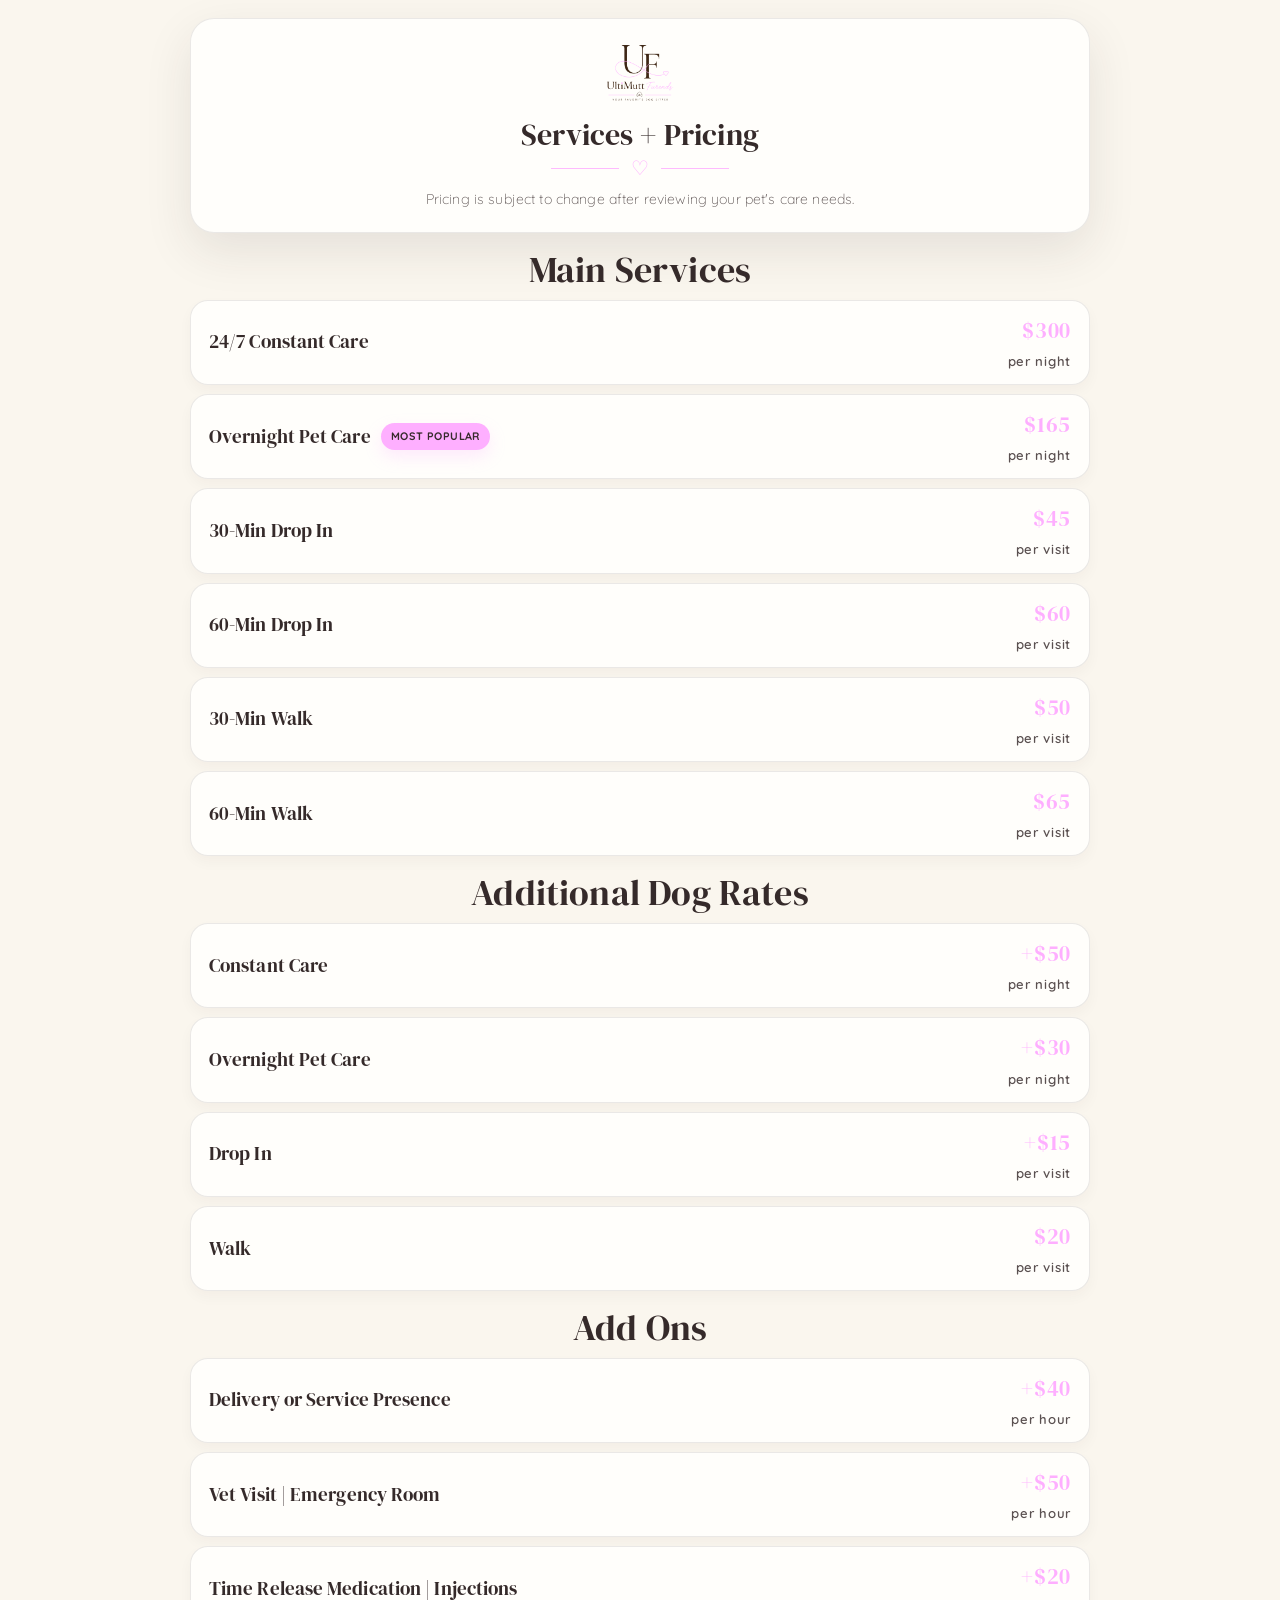
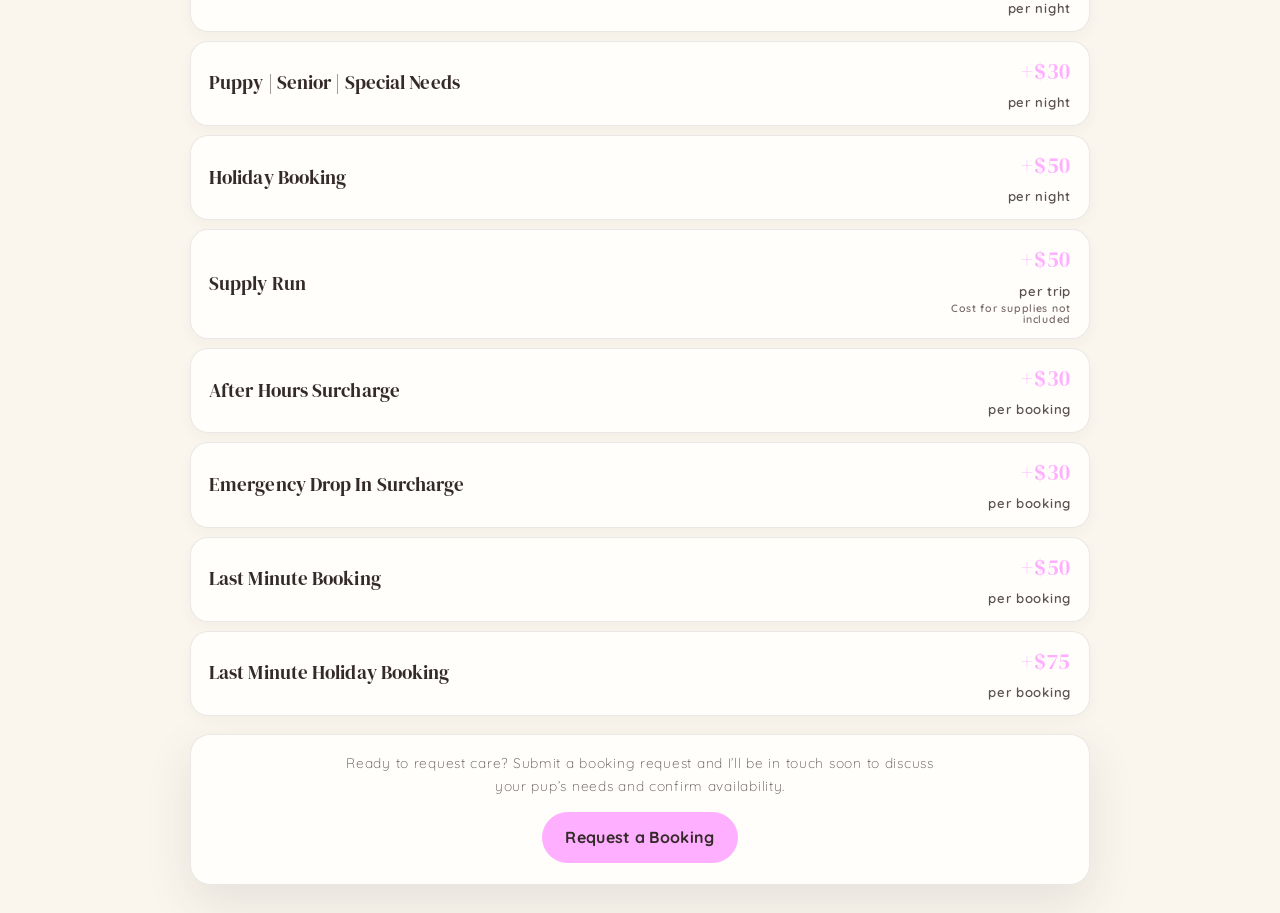
==== commit 3334bf92: "Add files via upload" ====
--- a/service-pricing.html
+++ b/service-pricing.html
@@ -5,14 +5,14 @@
 <meta name="viewport" content="width=device-width, initial-scale=1.0" />
 <title>UltiMutt Furends | Pet Care</title>
 <meta name="robots" content="noindex, nofollow" />
-<link rel="shortcut icon" href="./favicon.ico?v=66" />
-<link rel="icon" href="./favicon.ico?v=66" sizes="any" />
-<link rel="icon" type="image/png" href="./favicon.png?v=66" />
-<link rel="apple-touch-icon" href="./favicon.png?v=66" />
+<link rel="shortcut icon" href="./favicon.ico?v=71" />
+<link rel="icon" href="./favicon.ico?v=71" sizes="any" />
+<link rel="icon" type="image/png" href="./favicon.png?v=71" />
+<link rel="apple-touch-icon" href="./favicon.png?v=71" />
 <link rel="preconnect" href="https://fonts.googleapis.com">
 <link rel="preconnect" href="https://fonts.gstatic.com" crossorigin>
 <link href="https://fonts.googleapis.com/css2?family=DM+Serif+Display:ital@0;1&family=Quicksand:wght@300;400;500;600;700&display=swap" rel="stylesheet">
-<link rel="stylesheet" href="./style.css?v=66" />
+<link rel="stylesheet" href="./style.css?v=71" />
 
 <style>
 /* v44 hero badge tweak */
@@ -705,6 +705,176 @@
   }
 }
 </style>
+<style>
+/* V67 requested updates */
+@media(max-width:700px){
+  /* More breathing room between eyebrow and hero title */
+  .hero-copy .eyebrow{
+    margin-bottom:12px !important;
+  }
+  .hero h1{
+    margin-top:0 !important;
+  }
+
+  /* Reduce gap between Meet Deepa and Furends Fur Life */
+  #about{
+    padding-bottom:28px !important;
+  }
+  #gallery{
+    padding-top:24px !important;
+  }
+  #gallery .section-heading{
+    margin-bottom:22px !important;
+  }
+}
+</style>
+<style>
+/* V68 mobile hero spacing + exact brand pink */
+:root{
+  --pink:#FEAFFF !important;
+  --pink2:#FEAFFF !important;
+}
+
+@media(max-width:700px){
+  .hero{
+    gap:16px !important;
+  }
+
+  .hero-copy{
+    gap:0 !important;
+  }
+
+  .hero-copy .eyebrow{
+    margin:0 0 16px !important;
+  }
+
+  .hero h1{
+    margin:0 auto 14px !important;
+  }
+
+  .mini-divider{
+    margin:0 auto 14px !important;
+  }
+
+  .hero-subtitle{
+    margin:0 auto 16px !important;
+    line-height:1.45 !important;
+  }
+
+  .hero-buttons{
+    margin:0 auto 16px !important;
+  }
+
+  .hero-image,
+  .hero-banner{
+    margin-top:4px !important;
+  }
+}
+</style>
+<style>
+/* V70 final spacing polish */
+@media (max-width:700px){
+  /* Keep the eyebrow/title breathing room, but tighten the title-divider-subtitle group */
+  .hero h1{
+    margin:0 auto 6px !important;
+  }
+  .mini-divider{
+    margin:0 auto 6px !important;
+  }
+  .hero-subtitle{
+    margin:0 auto 16px !important;
+  }
+}
+
+/* Tighter transition from Meet Deepa into Furends Fur Life on desktop/tablet */
+@media (min-width:701px){
+  #about{
+    padding-bottom:34px !important;
+  }
+  #gallery{
+    padding-top:34px !important;
+  }
+}
+</style>
+<style>
+/* V71 mobile-only hero refinements */
+@media(max-width:700px){
+  .hero-copy .eyebrow{
+    font-size:.71rem !important;
+  }
+
+  .hero h1{
+    font-size:clamp(2.76rem, 13.5vw, 4rem) !important;
+  }
+
+  .hero-subtitle{
+    font-size:.84rem !important;
+  }
+
+  .hero-buttons .btn{
+    font-size:.74rem !important;
+    padding:9.5px 13.5px !important;
+    min-height:39px !important;
+  }
+
+  .hero-banner{
+    width:min(89vw, 350px) !important;
+    max-width:350px !important;
+    margin-bottom:22px !important;
+  }
+
+  .hero-banner img{
+    width:100% !important;
+    height:auto !important;
+    max-height:none !important;
+    aspect-ratio:1.13 / 1 !important;
+    object-fit:cover !important;
+    object-position:center !important;
+  }
+
+  .hero-badge{
+    font-size:.94rem !important;
+    padding:4.5px 10.5px !important;
+    right:8px !important;
+    bottom:8px !important;
+  }
+
+  .soft-marquee,
+  .marquee{
+    margin-top:0 !important;
+  }
+}
+
+/* Slightly shorter phones */
+@media(max-width:700px) and (max-height:760px){
+  .hero-copy .eyebrow{
+    font-size:.69rem !important;
+  }
+
+  .hero h1{
+    font-size:clamp(2.58rem, 12.7vw, 3.72rem) !important;
+  }
+
+  .hero-subtitle{
+    font-size:.81rem !important;
+  }
+
+  .hero-buttons .btn{
+    font-size:.72rem !important;
+    min-height:37px !important;
+    padding:8.5px 12.5px !important;
+  }
+
+  .hero-banner{
+    width:min(85vw, 330px) !important;
+    margin-bottom:20px !important;
+  }
+
+  .hero-badge{
+    font-size:.91rem !important;
+  }
+}
+</style>
 </head>
 <body>
 <main class="pricing-page">
@@ -724,6 +894,7 @@
 <article class="price-row"><div class="price-title"><h3>30-Min Walk</h3></div><p><span>$50</span> per visit</p></article>
 <article class="price-row"><div class="price-title"><h3>60-Min Walk</h3></div><p><span>$65</span> per visit</p></article>
 </div></section><section class="pricing-section"><h2 class="pricing-category-title">Additional Dog Rates</h2><div class="pricing-list">
+<article class="price-row"><div class="price-title"><h3>Constant Care</h3></div><p><span>+$50</span> per night</p></article>
 <article class="price-row"><div class="price-title"><h3>Overnight Pet Care</h3></div><p><span>+$30</span> per night</p></article>
 <article class="price-row"><div class="price-title"><h3>Drop In</h3></div><p><span>+$15</span> per visit</p></article>
 <article class="price-row"><div class="price-title"><h3>Walk</h3></div><p><span>$20</span> per visit</p></article>
--- a/style.css
+++ b/style.css
@@ -1206,3 +1206,173 @@
     width:min(80vw, 312px) !important;
   }
 }
+
+
+/* V67 requested updates */
+@media(max-width:700px){
+  /* More breathing room between eyebrow and hero title */
+  .hero-copy .eyebrow{
+    margin-bottom:12px !important;
+  }
+  .hero h1{
+    margin-top:0 !important;
+  }
+
+  /* Reduce gap between Meet Deepa and Furends for Life */
+  #about{
+    padding-bottom:28px !important;
+  }
+  #gallery{
+    padding-top:24px !important;
+  }
+  #gallery .section-heading{
+    margin-bottom:22px !important;
+  }
+}
+
+
+/* V68 mobile hero spacing + exact brand pink */
+:root{
+  --pink:#FEAFFF !important;
+  --pink2:#FEAFFF !important;
+}
+
+@media(max-width:700px){
+  .hero{
+    gap:16px !important;
+  }
+
+  .hero-copy{
+    gap:0 !important;
+  }
+
+  .hero-copy .eyebrow{
+    margin:0 0 16px !important;
+  }
+
+  .hero h1{
+    margin:0 auto 14px !important;
+  }
+
+  .mini-divider{
+    margin:0 auto 14px !important;
+  }
+
+  .hero-subtitle{
+    margin:0 auto 16px !important;
+    line-height:1.45 !important;
+  }
+
+  .hero-buttons{
+    margin:0 auto 16px !important;
+  }
+
+  .hero-image,
+  .hero-banner{
+    margin-top:4px !important;
+  }
+}
+
+
+/* V70 final spacing polish */
+@media (max-width:700px){
+  /* Keep the eyebrow/title breathing room, but tighten the title-divider-subtitle group */
+  .hero h1{
+    margin:0 auto 6px !important;
+  }
+  .mini-divider{
+    margin:0 auto 6px !important;
+  }
+  .hero-subtitle{
+    margin:0 auto 16px !important;
+  }
+}
+
+/* Tighter transition from Meet Deepa into Furends Fur Life on desktop/tablet */
+@media (min-width:701px){
+  #about{
+    padding-bottom:34px !important;
+  }
+  #gallery{
+    padding-top:34px !important;
+  }
+}
+
+
+/* V71 mobile-only hero refinements */
+@media(max-width:700px){
+  .hero-copy .eyebrow{
+    font-size:.71rem !important;
+  }
+
+  .hero h1{
+    font-size:clamp(2.76rem, 13.5vw, 4rem) !important;
+  }
+
+  .hero-subtitle{
+    font-size:.84rem !important;
+  }
+
+  .hero-buttons .btn{
+    font-size:.74rem !important;
+    padding:9.5px 13.5px !important;
+    min-height:39px !important;
+  }
+
+  .hero-banner{
+    width:min(89vw, 350px) !important;
+    max-width:350px !important;
+    margin-bottom:22px !important;
+  }
+
+  .hero-banner img{
+    width:100% !important;
+    height:auto !important;
+    max-height:none !important;
+    aspect-ratio:1.13 / 1 !important;
+    object-fit:cover !important;
+    object-position:center !important;
+  }
+
+  .hero-badge{
+    font-size:.94rem !important;
+    padding:4.5px 10.5px !important;
+    right:8px !important;
+    bottom:8px !important;
+  }
+
+  .soft-marquee,
+  .marquee{
+    margin-top:0 !important;
+  }
+}
+
+/* Slightly shorter phones */
+@media(max-width:700px) and (max-height:760px){
+  .hero-copy .eyebrow{
+    font-size:.69rem !important;
+  }
+
+  .hero h1{
+    font-size:clamp(2.58rem, 12.7vw, 3.72rem) !important;
+  }
+
+  .hero-subtitle{
+    font-size:.81rem !important;
+  }
+
+  .hero-buttons .btn{
+    font-size:.72rem !important;
+    min-height:37px !important;
+    padding:8.5px 12.5px !important;
+  }
+
+  .hero-banner{
+    width:min(85vw, 330px) !important;
+    margin-bottom:20px !important;
+  }
+
+  .hero-badge{
+    font-size:.91rem !important;
+  }
+}
